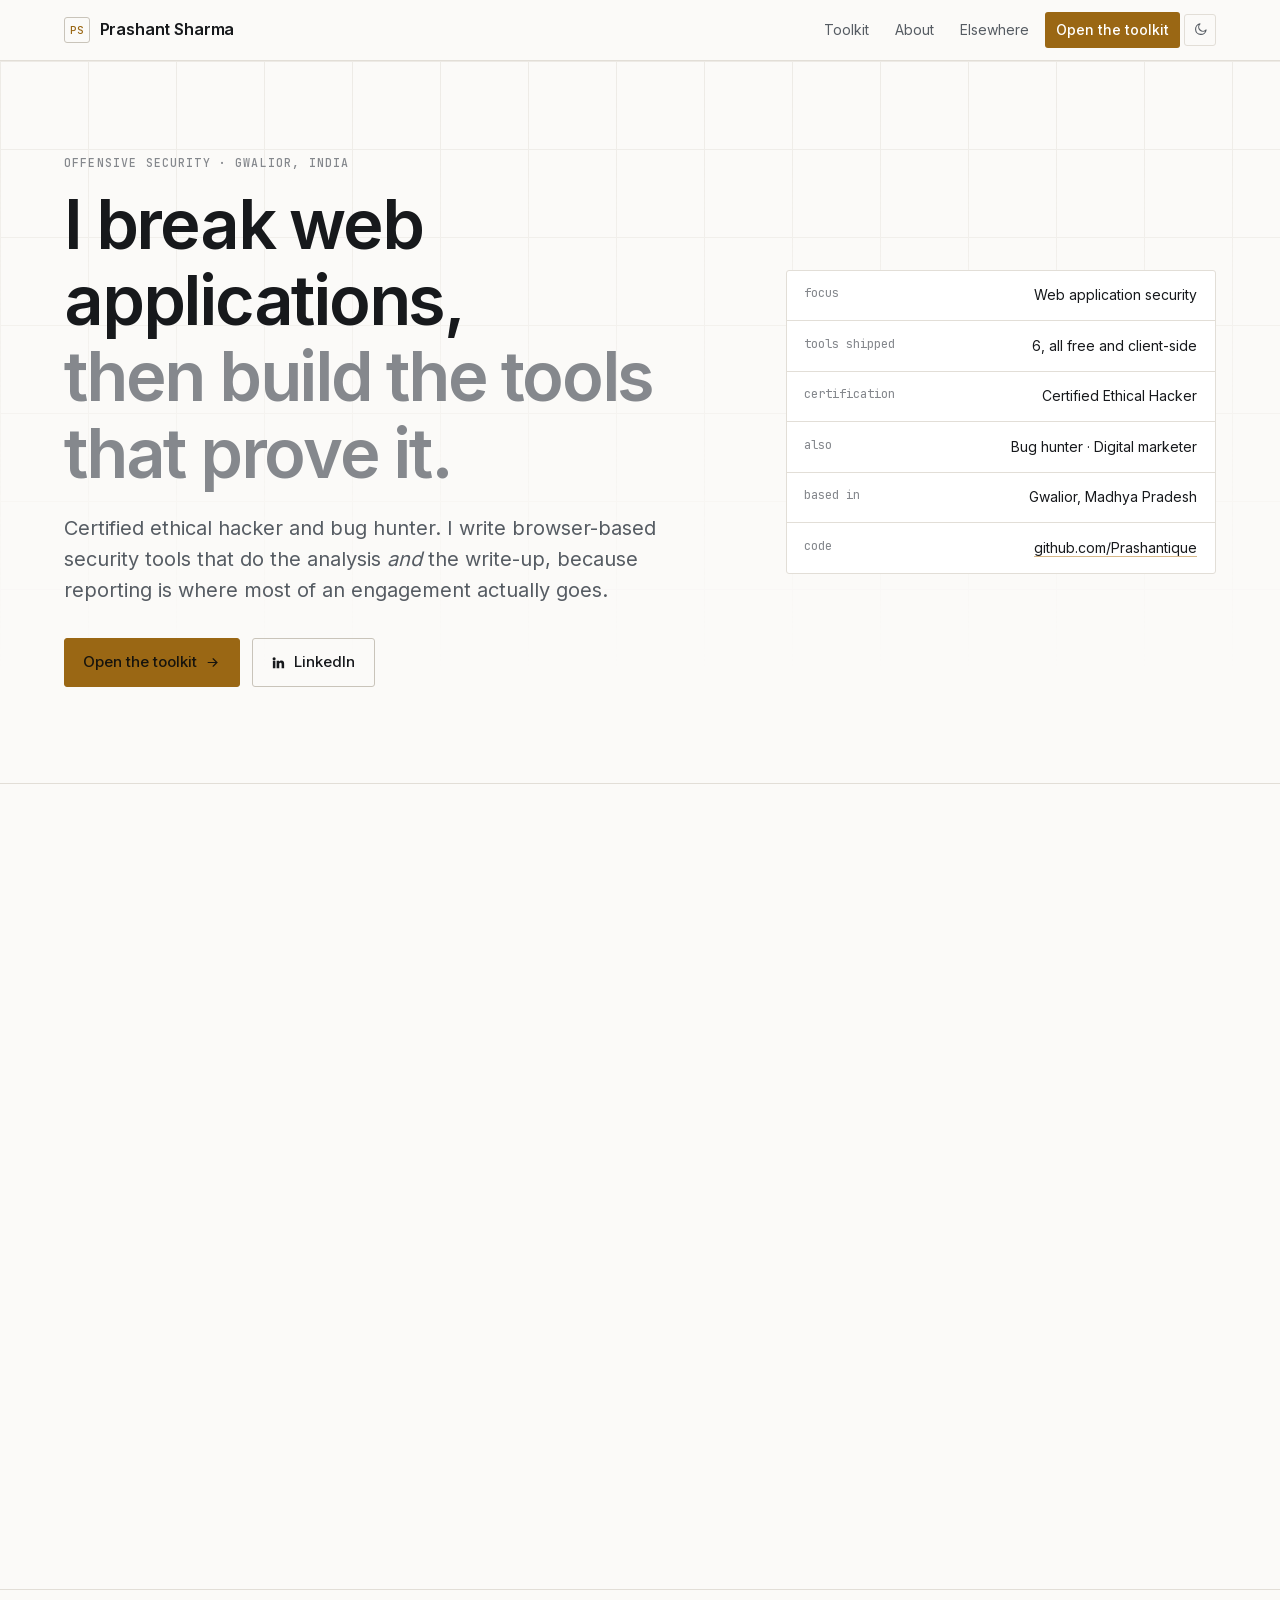
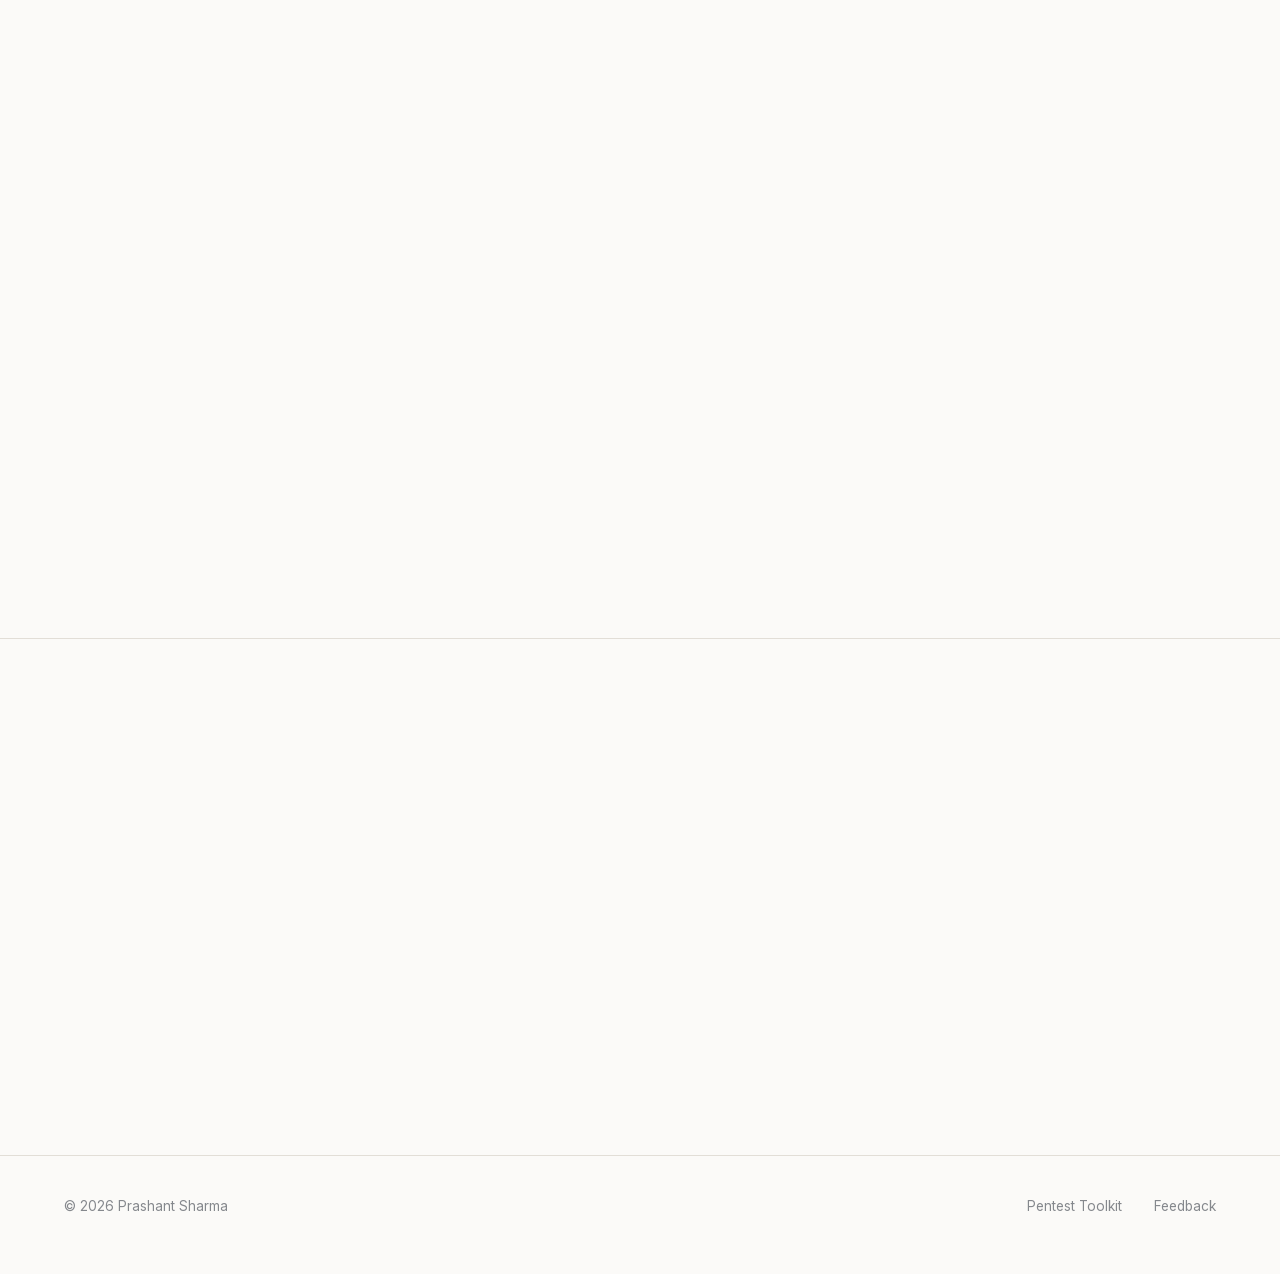
==== index.html @ 82aceca4 "Personal site at the domain root prashantique.github.io returned 404 because only the pentest-toolki" ====
<!DOCTYPE html>
<html lang="en" data-theme="dark">
<head>
<meta charset="utf-8">
<meta name="viewport" content="width=device-width, initial-scale=1">
<title>Prashant Sharma — Offensive Security &amp; Security Tooling</title>
<meta name="description" content="Prashant Sharma, certified ethical hacker and bug hunter. Builder of Pentest Toolkit, a set of browser-based web application security tools that produce report-ready output.">
<link rel="canonical" href="https://prashantique.github.io/">
<meta name="referrer" content="strict-origin-when-cross-origin">
<meta name="theme-color" content="#0e0f11">
<meta http-equiv="Content-Security-Policy"
      content="default-src 'none'; script-src 'self'; style-src 'self'; font-src 'self'; img-src 'self' data:; form-action 'none'; base-uri 'none'; object-src 'none'">

<meta property="og:type" content="profile">
<meta property="og:site_name" content="Prashant Sharma">
<meta property="og:title" content="Prashant Sharma — Offensive Security &amp; Security Tooling">
<meta property="og:description" content="Certified ethical hacker and bug hunter. Builder of Pentest Toolkit — browser-based security tools that end in report-ready output.">
<meta property="og:url" content="https://prashantique.github.io/">
<meta name="twitter:card" content="summary_large_image">
<meta property="og:image" content="https://prashantique.github.io/assets/og-image.png">
<meta property="og:image:width" content="2400">
<meta property="og:image:height" content="1260">
<meta property="og:image:alt" content="Prashant Sharma — offensive security and security tooling">
<meta name="twitter:image" content="https://prashantique.github.io/assets/og-image.png">
<meta name="twitter:title" content="Prashant Sharma — Offensive Security &amp; Security Tooling">
<meta name="twitter:description" content="Certified ethical hacker and bug hunter. Builder of Pentest Toolkit.">

<link rel="stylesheet" href="assets/style.css">
<script src="assets/site.js" defer></script>

<script type="application/ld+json">
{
  "@context": "https://schema.org",
  "@graph": [
    {
      "@type": "Person",
      "@id": "https://prashantique.github.io/#person",
      "name": "Prashant Sharma",
      "alternateName": "Prashantique",
      "url": "https://prashantique.github.io/",
      "jobTitle": "Certified Ethical Hacker",
      "description": "Certified ethical hacker and bug hunter, building browser-based security tooling that produces report-ready output.",
      "address": {
        "@type": "PostalAddress",
        "addressLocality": "Gwalior",
        "addressRegion": "Madhya Pradesh",
        "addressCountry": "IN"
      },
      "sameAs": [
        "https://www.linkedin.com/in/prashantique/",
        "https://github.com/Prashantique",
        "https://x.com/Prashantique",
        "https://www.youtube.com/@Prashantique",
        "https://medium.com/@Prashantique"
      ]
    },
    {
      "@type": "WebSite",
      "@id": "https://prashantique.github.io/#site",
      "url": "https://prashantique.github.io/",
      "name": "Prashant Sharma",
      "publisher": { "@id": "https://prashantique.github.io/#person" }
    },
    {
      "@type": "SoftwareApplication",
      "name": "Pentest Toolkit",
      "url": "https://prashantique.github.io/pentest-toolkit/",
      "applicationCategory": "SecurityApplication",
      "operatingSystem": "Any browser",
      "author": { "@id": "https://prashantique.github.io/#person" },
      "offers": { "@type": "Offer", "price": "0", "priceCurrency": "USD" }
    }
  ]
}
</script>
</head>
<body>

<svg class="sr-only" aria-hidden="true" focusable="false"><defs>
<symbol id="i-arrow" viewBox="0 0 24 24" fill="none" stroke="currentColor" stroke-width="1.8" stroke-linecap="round" stroke-linejoin="round">
  <path d="M5 12h14"/><path d="m13 6 6 6-6 6"/>
</symbol>
<symbol id="i-sun" viewBox="0 0 24 24" fill="none" stroke="currentColor" stroke-width="1.8" stroke-linecap="round" stroke-linejoin="round">
  <circle cx="12" cy="12" r="4"/><path d="M12 2v2M12 20v2M2 12h2M20 12h2M4.9 4.9l1.4 1.4M17.7 17.7l1.4 1.4M19.1 4.9l-1.4 1.4M6.3 17.7l-1.4 1.4"/>
</symbol>
<symbol id="i-moon" viewBox="0 0 24 24" fill="none" stroke="currentColor" stroke-width="1.8" stroke-linecap="round" stroke-linejoin="round">
  <path d="M21 12.8A8.5 8.5 0 1 1 11.2 3a6.6 6.6 0 0 0 9.8 9.8z"/>
</symbol>
<symbol id="i-linkedin" viewBox="0 0 24 24" fill="currentColor">
  <path d="M4.98 3.5a2.5 2.5 0 1 1 0 5 2.5 2.5 0 0 1 0-5zM3 9h4v12H3zM9 9h3.8v1.7h.05c.53-.95 1.83-1.95 3.77-1.95C20.2 8.75 21 11.1 21 14.1V21h-4v-6.1c0-1.45-.52-2.45-1.82-2.45-1 0-1.6.67-1.86 1.32-.1.23-.12.55-.12.87V21H9z"/>
</symbol>
<symbol id="i-github" viewBox="0 0 24 24" fill="currentColor">
  <path d="M12 2a10 10 0 0 0-3.16 19.49c.5.09.68-.22.68-.48v-1.7c-2.78.6-3.37-1.34-3.37-1.34-.45-1.16-1.1-1.47-1.1-1.47-.9-.62.07-.6.07-.6 1 .07 1.53 1.03 1.53 1.03.89 1.52 2.34 1.08 2.91.83.09-.65.35-1.08.63-1.33-2.22-.25-4.56-1.11-4.56-4.94 0-1.09.39-1.98 1.03-2.68-.1-.25-.45-1.27.1-2.65 0 0 .84-.27 2.75 1.02a9.6 9.6 0 0 1 5 0c1.91-1.29 2.75-1.02 2.75-1.02.55 1.38.2 2.4.1 2.65.64.7 1.03 1.59 1.03 2.68 0 3.84-2.34 4.69-4.57 4.93.36.31.68.92.68 1.85v2.74c0 .27.18.58.69.48A10 10 0 0 0 12 2z"/>
</symbol>
<symbol id="i-x" viewBox="0 0 24 24" fill="currentColor">
  <path d="M18.9 2H22l-6.7 7.66L23 22h-6.3l-4.9-6.4L6.2 22H3l7-8L2.3 2h6.4l4.6 6.06zm-1.1 18h1.7L7.3 3.8H5.5z"/>
</symbol>
<symbol id="i-youtube" viewBox="0 0 24 24" fill="currentColor">
  <path d="M21.6 7.2s-.2-1.4-.8-2c-.8-.8-1.7-.8-2.1-.9C16.9 4.1 12 4.1 12 4.1h-.02s-4.88 0-6.68.2c-.4.05-1.3.05-2.1.9-.6.6-.8 2-.8 2S2 8.8 2 10.5v1.6c0 1.6.2 3.3.2 3.3s.2 1.4.8 2c.8.8 1.8.8 2.2.9 1.8.17 6.8.2 6.8.2s4.9 0 6.7-.2c.4-.06 1.3-.06 2.1-.9.6-.6.8-2 .8-2s.2-1.6.2-3.3v-1.6c0-1.7-.2-3.3-.2-3.3zM9.9 14.1V8.6l6.3 2.8z"/>
</symbol>
<symbol id="i-medium" viewBox="0 0 24 24" fill="currentColor">
  <path d="M4.4 7.1c0-.2-.08-.4-.24-.55L2.5 4.55V4.3h5l3.87 8.48L14.77 4.3H19.6v.25l-1.4 1.34a.4.4 0 0 0-.15.39v9.84a.4.4 0 0 0 .15.39l1.36 1.34v.25h-6.86v-.25l1.41-1.37c.14-.14.14-.18.14-.39V8.4l-3.92 9.96h-.53L5.5 8.4v6.67c-.04.28.05.56.25.76l1.83 2.22v.25H2.4v-.25l1.83-2.22a.86.86 0 0 0 .23-.76z"/>
</symbol>
</defs></svg>

<header class="topbar">
  <div class="wrap topbar-in">
    <a class="brand" href="./">
      <span class="glyph" aria-hidden="true">PS</span>
      <span>Prashant Sharma</span>
    </a>
    <nav class="nav" aria-label="Sections">
      <a href="#toolkit">Toolkit</a>
      <a href="#about">About</a>
      <a href="#elsewhere">Elsewhere</a>
      <a class="cta" href="./pentest-toolkit/">Open the toolkit</a>
      <button class="icon-btn" id="theme" type="button" aria-label="Switch to light theme">
        <svg aria-hidden="true"><use href="#i-sun"/></svg>
      </button>
    </nav>
  </div>
</header>

<main>

  <section class="hero">
    <div class="hero-grid" aria-hidden="true"></div>
    <div class="wrap hero-in">
      <div class="reveal">
        <p class="eyebrow">Offensive security &middot; Gwalior, India</p>
        <h1>I break web applications,<br><span class="quiet">then build the tools that prove it.</span></h1>
        <p class="lede">
          Certified ethical hacker and bug hunter. I write browser-based security
          tools that do the analysis <em>and</em> the write-up, because reporting
          is where most of an engagement actually goes.
        </p>
        <div class="hero-actions">
          <a class="btn btn-primary" href="./pentest-toolkit/">
            Open the toolkit <svg aria-hidden="true"><use href="#i-arrow"/></svg>
          </a>
          <a class="btn" href="https://www.linkedin.com/in/prashantique/" target="_blank" rel="noopener noreferrer me">
            <svg aria-hidden="true"><use href="#i-linkedin"/></svg> LinkedIn
          </a>
        </div>
      </div>

      <ul class="facts reveal">
        <li><span class="k">focus</span><span class="v">Web application security</span></li>
        <li><span class="k">tools shipped</span><span class="v">6, all free and client-side</span></li>
        <li><span class="k">certification</span><span class="v">Certified Ethical Hacker</span></li>
        <li><span class="k">also</span><span class="v">Bug hunter &middot; Digital marketer</span></li>
        <li><span class="k">based in</span><span class="v">Gwalior, Madhya Pradesh</span></li>
        <li><span class="k">code</span><span class="v"><a href="https://github.com/Prashantique" target="_blank" rel="noopener noreferrer me">github.com/Prashantique</a></span></li>
      </ul>
    </div>
  </section>

  <section id="toolkit">
    <div class="wrap">
      <div class="sec-head reveal">
        <h2>Pentest Toolkit</h2>
        <span class="count">6 shipped &middot; 34 catalogued</span>
      </div>
      <p class="lede reveal" style="margin-bottom:2.5rem">
        Browser-based tools for web application security testing. Every one has a
        paste mode that makes no network request at all, so a link can go to a
        client and they can reproduce a finding on their own infrastructure. Every
        one ends in report-ready Markdown.
      </p>

      <div class="tools reveal">
        <a class="tool" href="./pentest-toolkit/tools/url-scan/">
          <div class="tool-top"><h3>URL Scanner</h3><span class="chip chip-live">live</span></div>
          <p>One URL, every check: DNS and DNSSEC, WHOIS and RDAP, mail authentication, hosting, archives, content and discovery.</p>
          <div class="tags"><span>recon</span><span>dns</span><span>whois</span></div>
        </a>
        <a class="tool" href="./pentest-toolkit/tools/security-headers/">
          <div class="tool-top"><h3>Security Header Analyzer</h3><span class="chip chip-live">live</span></div>
          <p>Header check, CSP analysis, cookie audit, 86 information-disclosure checks and per-platform remediation in one pass.</p>
          <div class="tags"><span>headers</span><span>csp</span><span>cookies</span></div>
        </a>
        <a class="tool" href="./pentest-toolkit/tools/csp-analyzer/">
          <div class="tool-top"><h3>CSP Analyzer</h3><span class="chip chip-live">live</span></div>
          <p>Evaluates a policy against a bypass corpus of 123 JSONP endpoints and 41 AngularJS paths, then derives a policy from what the page really loads.</p>
          <div class="tags"><span>csp</span><span>bypass</span></div>
        </a>
        <a class="tool" href="./pentest-toolkit/tools/tls-analyzer/">
          <div class="tool-top"><h3>SSL/TLS Analyzer</h3><span class="chip chip-live">live</span></div>
          <p>Certificate chain, key strength, expiry and protocol posture, parsed locally. Says plainly what a browser cannot determine instead of guessing.</p>
          <div class="tags"><span>tls</span><span>certificates</span></div>
        </a>
        <a class="tool" href="./pentest-toolkit/tools/coop-tabnabbing/">
          <div class="tool-top"><h3>COOP &amp; Tabnabbing</h3><span class="chip chip-live">live</span></div>
          <p>A working proof of concept for reverse tabnabbing and cross-origin opener policy, built to put real evidence in a report.</p>
          <div class="tags"><span>coop</span><span>proof</span></div>
        </a>
        <a class="tool" href="./pentest-toolkit/tools/practice/">
          <div class="tool-top"><h3>Practice Labs</h3><span class="chip chip-live">live</span></div>
          <p>Deliberately vulnerable targets sandboxed to an opaque origin, running a real SQL engine in the browser. No server, no account, works offline.</p>
          <div class="tags"><span>labs</span><span>sql injection</span></div>
        </a>
      </div>

      <div class="hero-actions reveal">
        <a class="btn" href="./pentest-toolkit/">
          Every tool and the full catalogue <svg aria-hidden="true"><use href="#i-arrow"/></svg>
        </a>
      </div>
    </div>
  </section>

  <section id="about">
    <div class="wrap cols">
      <div>
        <div class="sec-head reveal"><h2>About</h2></div>
        <div class="prose reveal">
          <p>
            I am <strong>Prashant Sharma</strong>, a certified ethical hacker and bug
            hunter based in Gwalior, Madhya Pradesh. My work is web application
            security: finding the flaw, proving it, and writing it up so the person
            who has to fix it knows exactly what to do.
          </p>
          <p>
            That last part is why I build tools. Roughly three quarters of an
            engagement is not testing — it is evidence, impact, remediation and
            report. Most online security tools tell you <em>what</em> is wrong and
            stop there. Mine give impact, reproduction steps, remediation and
            report-ready output, because that is the part that actually costs time.
          </p>
          <p>
            The toolkit is deliberately constrained. It runs in the browser with no
            framework, no CDN and no analytics, and every tool has a paste mode that
            makes no network request at all. That is what makes it safe to hand a
            link to a client so they can reproduce a finding themselves. Where a
            browser genuinely cannot do something — enumerating TLS cipher suites,
            scanning ports — the tool says so rather than pretending.
          </p>
        </div>
      </div>
      <div>
        <div class="sec-head reveal"><h2>Principles</h2></div>
        <ul class="facts facts-wide reveal">
          <li><span class="k">01</span><span class="v">Measure feasibility before promising a capability</span></li>
          <li><span class="k">02</span><span class="v">Withhold a verdict rather than guess one</span></li>
          <li><span class="k">03</span><span class="v">State plainly what a tool cannot determine</span></li>
          <li><span class="k">04</span><span class="v">One tool should absorb a whole workflow</span></li>
          <li><span class="k">05</span><span class="v">Finish at report-ready output, never before</span></li>
        </ul>
      </div>
    </div>
  </section>

  <section id="elsewhere">
    <div class="wrap cols">
      <div>
        <div class="sec-head reveal"><h2>Elsewhere</h2></div>
        <nav class="links reveal" aria-label="Profiles">
          <a href="https://www.linkedin.com/in/prashantique/" target="_blank" rel="noopener noreferrer me">
            <svg aria-hidden="true"><use href="#i-linkedin"/></svg> LinkedIn <span class="handle">in/prashantique</span>
          </a>
          <a href="https://github.com/Prashantique" target="_blank" rel="noopener noreferrer me">
            <svg aria-hidden="true"><use href="#i-github"/></svg> GitHub <span class="handle">Prashantique</span>
          </a>
          <a href="https://x.com/Prashantique" target="_blank" rel="noopener noreferrer me">
            <svg aria-hidden="true"><use href="#i-x"/></svg> X <span class="handle">@Prashantique</span>
          </a>
          <a href="https://www.youtube.com/@Prashantique" target="_blank" rel="noopener noreferrer me">
            <svg aria-hidden="true"><use href="#i-youtube"/></svg> YouTube <span class="handle">@Prashantique</span>
          </a>
          <a href="https://medium.com/@Prashantique" target="_blank" rel="noopener noreferrer me">
            <svg aria-hidden="true"><use href="#i-medium"/></svg> Medium <span class="handle">@Prashantique</span>
          </a>
        </nav>
      </div>
      <div>
        <div class="sec-head reveal"><h2>Community</h2></div>
        <div class="prose reveal">
          <p>
            I run an open cybersecurity community for people learning this work.
            It is free to join and there is no pitch attached.
          </p>
          <div class="hero-actions">
            <a class="btn" href="https://forms.gle/6LggxQGKhr8qSPfU7" target="_blank" rel="noopener noreferrer">
              Join the community <svg aria-hidden="true"><use href="#i-arrow"/></svg>
            </a>
          </div>
        </div>
      </div>
    </div>
  </section>

</main>

<footer>
  <div class="wrap foot-in">
    <p>&copy; <span id="year">2026</span> Prashant Sharma</p>
    <p class="spacer"><a href="./pentest-toolkit/">Pentest Toolkit</a></p>
    <p><a href="./pentest-toolkit/feedback.html">Feedback</a></p>
  </div>
</footer>

</body>
</html>
---- assets/style.css ----
/* ==========================================================================
   prashantique.github.io — design system
   --------------------------------------------------------------------------
   Dark by default, light on request, both driven from the same token set.
   Colour is reserved for meaning: one amber signal for interaction, and the
   severity hues only ever describe severity. No gradient fills on text, no
   blur panels, no glow — the hierarchy comes from type scale and hairlines.
   ========================================================================== */

@import url('fonts.css');

:root {
  /* ink ground, warmed slightly so it does not read as pure black */
  --bg:            #0e0f11;
  --bg-raised:     #14161a;
  --line:          #23262b;
  --line-strong:   #33383f;

  --fg:            #e9ebee;
  --fg-muted:      #9aa1a9;
  --fg-faint:      #6b727a;

  --signal:        #f0b357;
  --signal-dim:    #7a5c2c;
  --signal-wash:   rgba(240, 179, 87, 0.09);


  --sans: 'Inter', -apple-system, BlinkMacSystemFont, 'Segoe UI', system-ui, sans-serif;
  --mono: 'JetBrains Mono', ui-monospace, SFMono-Regular, Menlo, monospace;

  --gutter: clamp(1.25rem, 5vw, 5rem);
  --measure: 68ch;
  --r: 3px;

  --ease: cubic-bezier(0.22, 1, 0.36, 1);
  color-scheme: dark;
}

[data-theme='light'] {
  --bg:          #fbfaf8;
  --bg-raised:   #ffffff;
  --line:        #e2ded7;
  --line-strong: #c9c4ba;
  --fg:          #17191c;
  --fg-muted:    #565c63;
  --fg-faint:    #85888d;
  --signal:      #9a6714;
  --signal-dim:  #d8b887;
  --signal-wash: rgba(154, 103, 20, 0.07);
  color-scheme: light;
}

*, *::before, *::after { box-sizing: border-box; }

html { -webkit-text-size-adjust: 100%; scroll-behavior: smooth; }
@media (prefers-reduced-motion: reduce) { html { scroll-behavior: auto; } }

body {
  margin: 0;
  background: var(--bg);
  color: var(--fg);
  font: 400 16px/1.6 var(--sans);
  font-feature-settings: 'cv11', 'ss01';
  -webkit-font-smoothing: antialiased;
  text-rendering: optimizeLegibility;
}

h1, h2, h3, h4 { margin: 0; font-weight: 600; letter-spacing: -0.022em; line-height: 1.12; }
p { margin: 0; }
a { color: inherit; text-decoration: none; }
ul, ol { margin: 0; padding: 0; list-style: none; }
:focus-visible { outline: 2px solid var(--signal); outline-offset: 3px; border-radius: 2px; }

.sr-only {
  position: absolute; width: 1px; height: 1px; margin: -1px;
  padding: 0; overflow: hidden; clip: rect(0 0 0 0); white-space: nowrap; border: 0;
}

/* --- shell ------------------------------------------------------------- */

.wrap { width: 100%; max-width: 1320px; margin: 0 auto; padding-inline: var(--gutter); }

.topbar {
  position: sticky; top: 0; z-index: 50;
  background: var(--bg);
  border-bottom: 1px solid var(--line);
}
.topbar-in { display: flex; align-items: center; gap: 1.5rem; height: 60px; }
.brand { display: flex; align-items: center; gap: 0.6rem; font-weight: 600; letter-spacing: -0.01em; }
.brand .glyph {
  display: grid; place-items: center; width: 26px; height: 26px;
  border: 1px solid var(--line-strong); border-radius: var(--r);
  font: 500 11px/1 var(--mono); color: var(--signal);
}
.nav { display: flex; gap: 0.25rem; margin-left: auto; align-items: center; }
.nav a {
  padding: 0.45rem 0.7rem; border-radius: var(--r);
  font-size: 0.875rem; color: var(--fg-muted);
  transition: color 0.18s var(--ease), background 0.18s var(--ease);
}
.nav a:hover { color: var(--fg); background: var(--bg-raised); }
.nav a.cta {
  color: var(--bg); background: var(--signal); font-weight: 500;
}
[data-theme='light'] .nav a.cta { color: #fff; }
.nav a.cta:hover { filter: brightness(1.08); background: var(--signal); }

.icon-btn {
  display: grid; place-items: center; width: 32px; height: 32px; padding: 0;
  background: none; border: 1px solid var(--line); border-radius: var(--r);
  color: var(--fg-muted); cursor: pointer;
  transition: color 0.18s var(--ease), border-color 0.18s var(--ease);
}
.icon-btn:hover { color: var(--fg); border-color: var(--line-strong); }
.icon-btn svg { width: 15px; height: 15px; }

/* --- type ------------------------------------------------------------- */

.eyebrow {
  font: 500 0.72rem/1 var(--mono);
  letter-spacing: 0.1em; text-transform: uppercase; color: var(--fg-faint);
}
.lede { max-width: var(--measure); color: var(--fg-muted); font-size: 1.0625rem; }

section { padding-block: clamp(3rem, 6vw, 5rem); border-top: 1px solid var(--line); }
section:first-of-type { border-top: 0; }
.sec-head { display: flex; align-items: baseline; gap: 1rem; margin-bottom: 2.5rem; }
.sec-head h2 { font-size: clamp(1.5rem, 3vw, 2rem); }
.sec-head .count { font: 400 0.8rem/1 var(--mono); color: var(--fg-faint); }

/* --- hero -------------------------------------------------------------- */

.hero { position: relative; overflow: hidden; padding-block: clamp(3.5rem, 8vw, 6rem); }
.hero-grid {
  position: absolute; inset: 0; pointer-events: none;
  background-image:
    linear-gradient(to right, var(--line) 1px, transparent 1px),
    linear-gradient(to bottom, var(--line) 1px, transparent 1px);
  background-size: 88px 88px;
  mask-image: linear-gradient(to bottom, #000 0%, transparent 85%);
  opacity: 0.55;
}
.hero-in { position: relative; display: grid; gap: 3rem; }
@media (min-width: 900px) {
  .hero-in { grid-template-columns: minmax(0, 1.3fr) minmax(300px, 0.85fr); align-items: center; gap: 4rem; }
}

.hero h1 {
  max-width: 30ch;
  font-size: clamp(2.35rem, 5.6vw, 4.25rem);
  letter-spacing: -0.033em; margin-block: 1.1rem 1.4rem;
  text-wrap: balance;
}
.hero h1 .quiet { color: var(--fg-faint); }
.hero .lede { font-size: clamp(1.0625rem, 2vw, 1.25rem); line-height: 1.55; }
.hero-actions { display: flex; flex-wrap: wrap; gap: 0.75rem; margin-top: 2rem; }

.btn {
  display: inline-flex; align-items: center; gap: 0.5rem;
  padding: 0.7rem 1.15rem; border: 1px solid var(--line-strong); border-radius: var(--r);
  font-size: 0.9375rem; font-weight: 500; cursor: pointer;
  transition: transform 0.18s var(--ease), border-color 0.18s var(--ease), background 0.18s var(--ease);
}
.btn:hover { transform: translateY(-1px); border-color: var(--signal); }
.btn-primary { background: var(--signal); border-color: var(--signal); color: #17140d; }
.btn-primary:hover { filter: brightness(1.07); }
.btn svg { width: 15px; height: 15px; }

/* facts rail beside the hero */
.facts { border: 1px solid var(--line); border-radius: var(--r); background: var(--bg-raised); }
.facts li { display: flex; justify-content: space-between; gap: 1rem; padding: 0.85rem 1.1rem; }
.facts li + li { border-top: 1px solid var(--line); }
.facts .k { font: 400 0.78rem/1.4 var(--mono); color: var(--fg-faint); }
.facts .v { font-size: 0.875rem; text-align: right; }
.facts-wide li { gap: 1.25rem; }
.facts-wide .k { flex: none; color: var(--signal-dim); }
.facts-wide .v { flex: 1; text-align: left; }
.facts .v a { border-bottom: 1px solid var(--signal-dim); }
.facts .v a:hover { border-bottom-color: var(--signal); color: var(--signal); }

/* --- tool cards -------------------------------------------------------- */

.tools { display: grid; gap: 1px; background: var(--line); border: 1px solid var(--line); border-radius: var(--r); overflow: hidden; }
@media (min-width: 700px)  { .tools { grid-template-columns: repeat(2, 1fr); } }
@media (min-width: 1080px) { .tools { grid-template-columns: repeat(3, 1fr); } }

.tool {
  position: relative; display: flex; flex-direction: column; gap: 0.7rem;
  padding: 1.5rem 1.4rem 1.6rem; background: var(--bg);
  transition: background 0.22s var(--ease);
}
.tool::after {
  content: ''; position: absolute; inset-inline: 0; top: 0; height: 2px;
  background: var(--signal); transform: scaleX(0); transform-origin: left;
  transition: transform 0.3s var(--ease);
}
.tool:hover { background: var(--bg-raised); }
.tool:hover::after { transform: scaleX(1); }
.tool-top { display: flex; align-items: center; justify-content: space-between; gap: 0.75rem; }
.tool h3 { font-size: 1.0625rem; }
.tool p { color: var(--fg-muted); font-size: 0.9rem; }
.tool .tags { display: flex; flex-wrap: wrap; gap: 0.35rem; margin-top: auto; padding-top: 0.4rem; }
.tool .tags span {
  padding: 0.2rem 0.45rem; border: 1px solid var(--line); border-radius: 2px;
  font: 400 0.7rem/1.3 var(--mono); color: var(--fg-faint);
}
.chip {
  flex: none; padding: 0.2rem 0.5rem; border-radius: 2px;
  font: 500 0.68rem/1.4 var(--mono); letter-spacing: 0.04em; text-transform: uppercase;
}
.chip-live { background: var(--signal-wash); color: var(--signal); border: 1px solid var(--signal-dim); }
.chip-soon { border: 1px solid var(--line); color: var(--fg-faint); }

/* --- prose + profiles -------------------------------------------------- */

.cols { display: grid; gap: 2.5rem; }
@media (min-width: 900px) { .cols { grid-template-columns: 1.3fr 1fr; gap: 4rem; } }
.prose p + p { margin-top: 1.1rem; }
.prose { max-width: var(--measure); color: var(--fg-muted); }
.prose strong { color: var(--fg); font-weight: 500; }

.links { display: grid; gap: 1px; background: var(--line); border: 1px solid var(--line); border-radius: var(--r); overflow: hidden; }
.links a {
  display: flex; align-items: center; gap: 0.8rem; padding: 0.95rem 1.1rem;
  background: var(--bg); transition: background 0.18s var(--ease), padding-left 0.18s var(--ease);
}
.links a:hover { background: var(--bg-raised); padding-left: 1.4rem; }
.links svg { width: 16px; height: 16px; flex: none; color: var(--fg-faint); }
.links a:hover svg { color: var(--signal); }
.links .handle { margin-left: auto; font: 400 0.8rem/1 var(--mono); color: var(--fg-faint); }

/* --- footer ------------------------------------------------------------ */

footer { border-top: 1px solid var(--line); padding-block: 2.5rem 3.5rem; }
.foot-in { display: flex; flex-wrap: wrap; gap: 1rem 2rem; align-items: center; }
.foot-in p { color: var(--fg-faint); font-size: 0.85rem; }
.foot-in .spacer { margin-left: auto; }

/* --- reveal ------------------------------------------------------------ */

.reveal { opacity: 0; transform: translateY(14px); }
.reveal.in { opacity: 1; transform: none; transition: opacity 0.6s var(--ease), transform 0.6s var(--ease); }
@media (prefers-reduced-motion: reduce) {
  .reveal, .reveal.in { opacity: 1; transform: none; transition: none; }
  .tool::after { transition: none; }
}
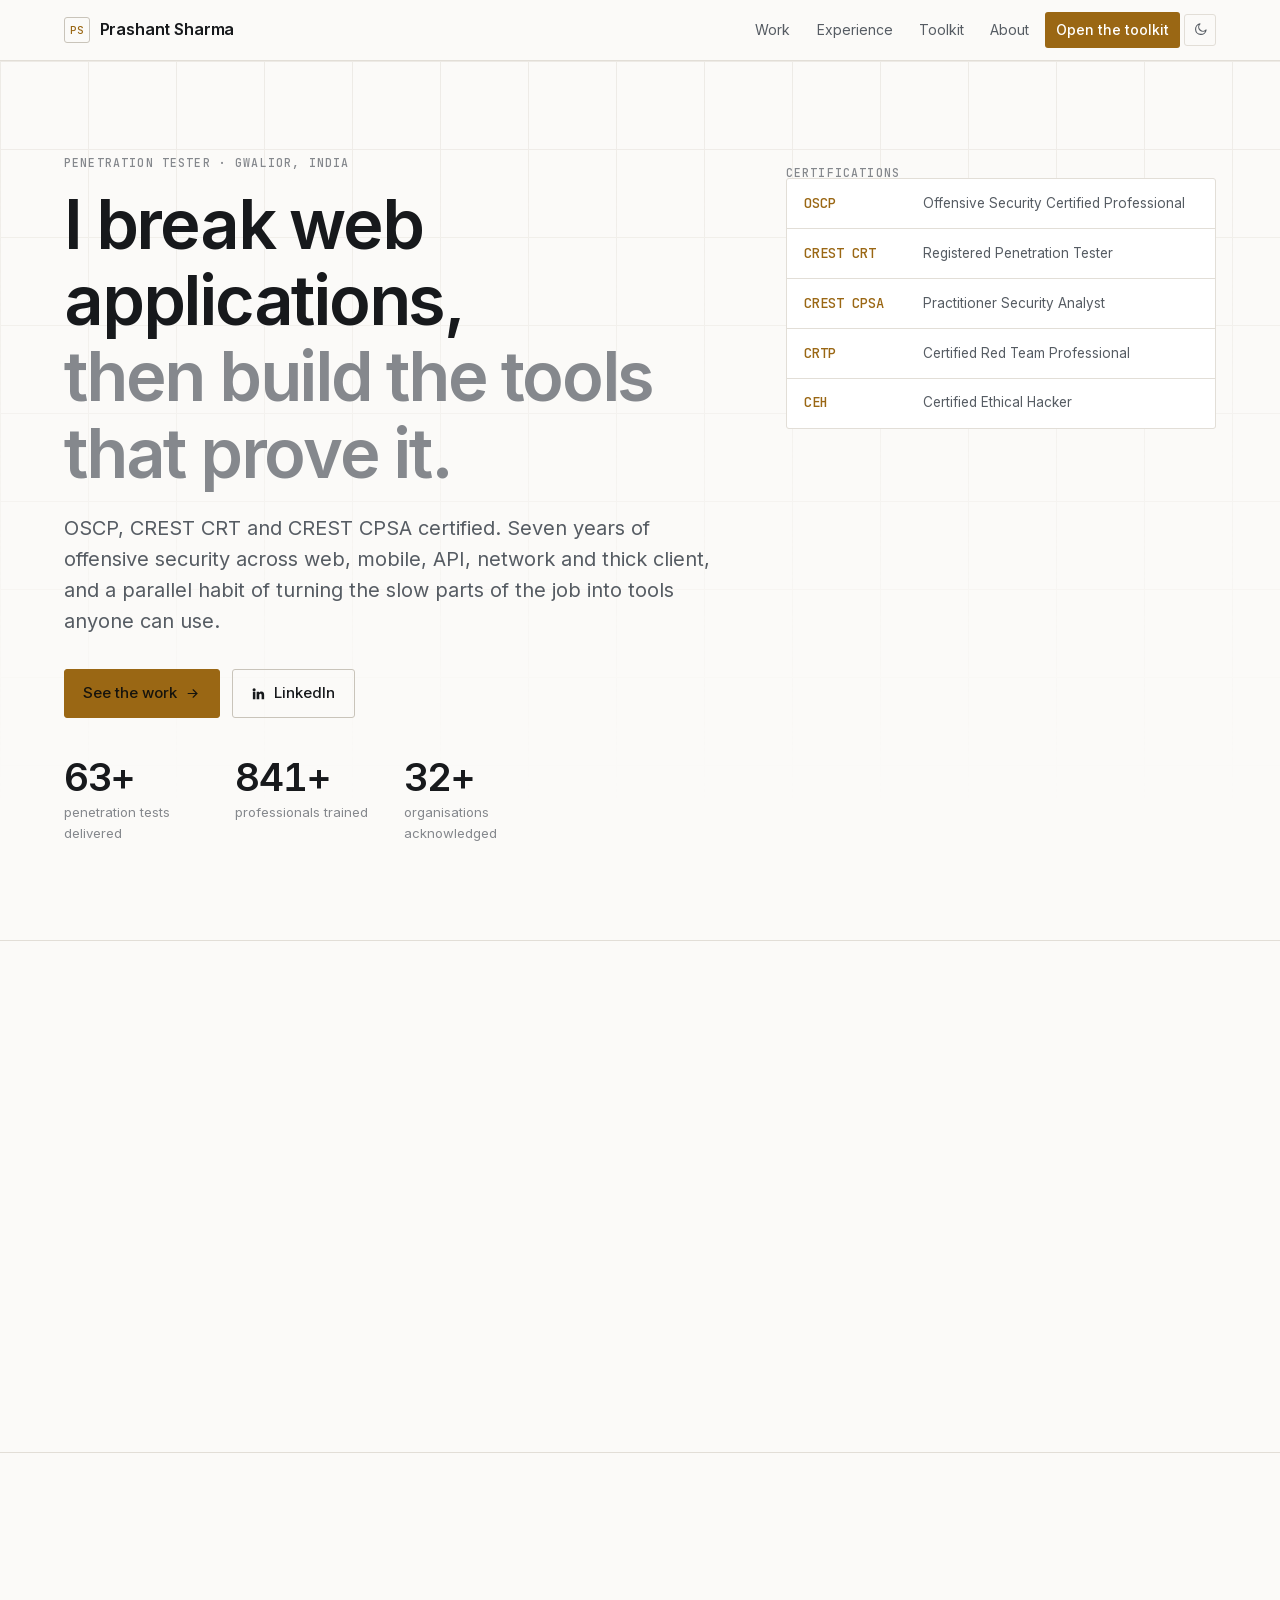
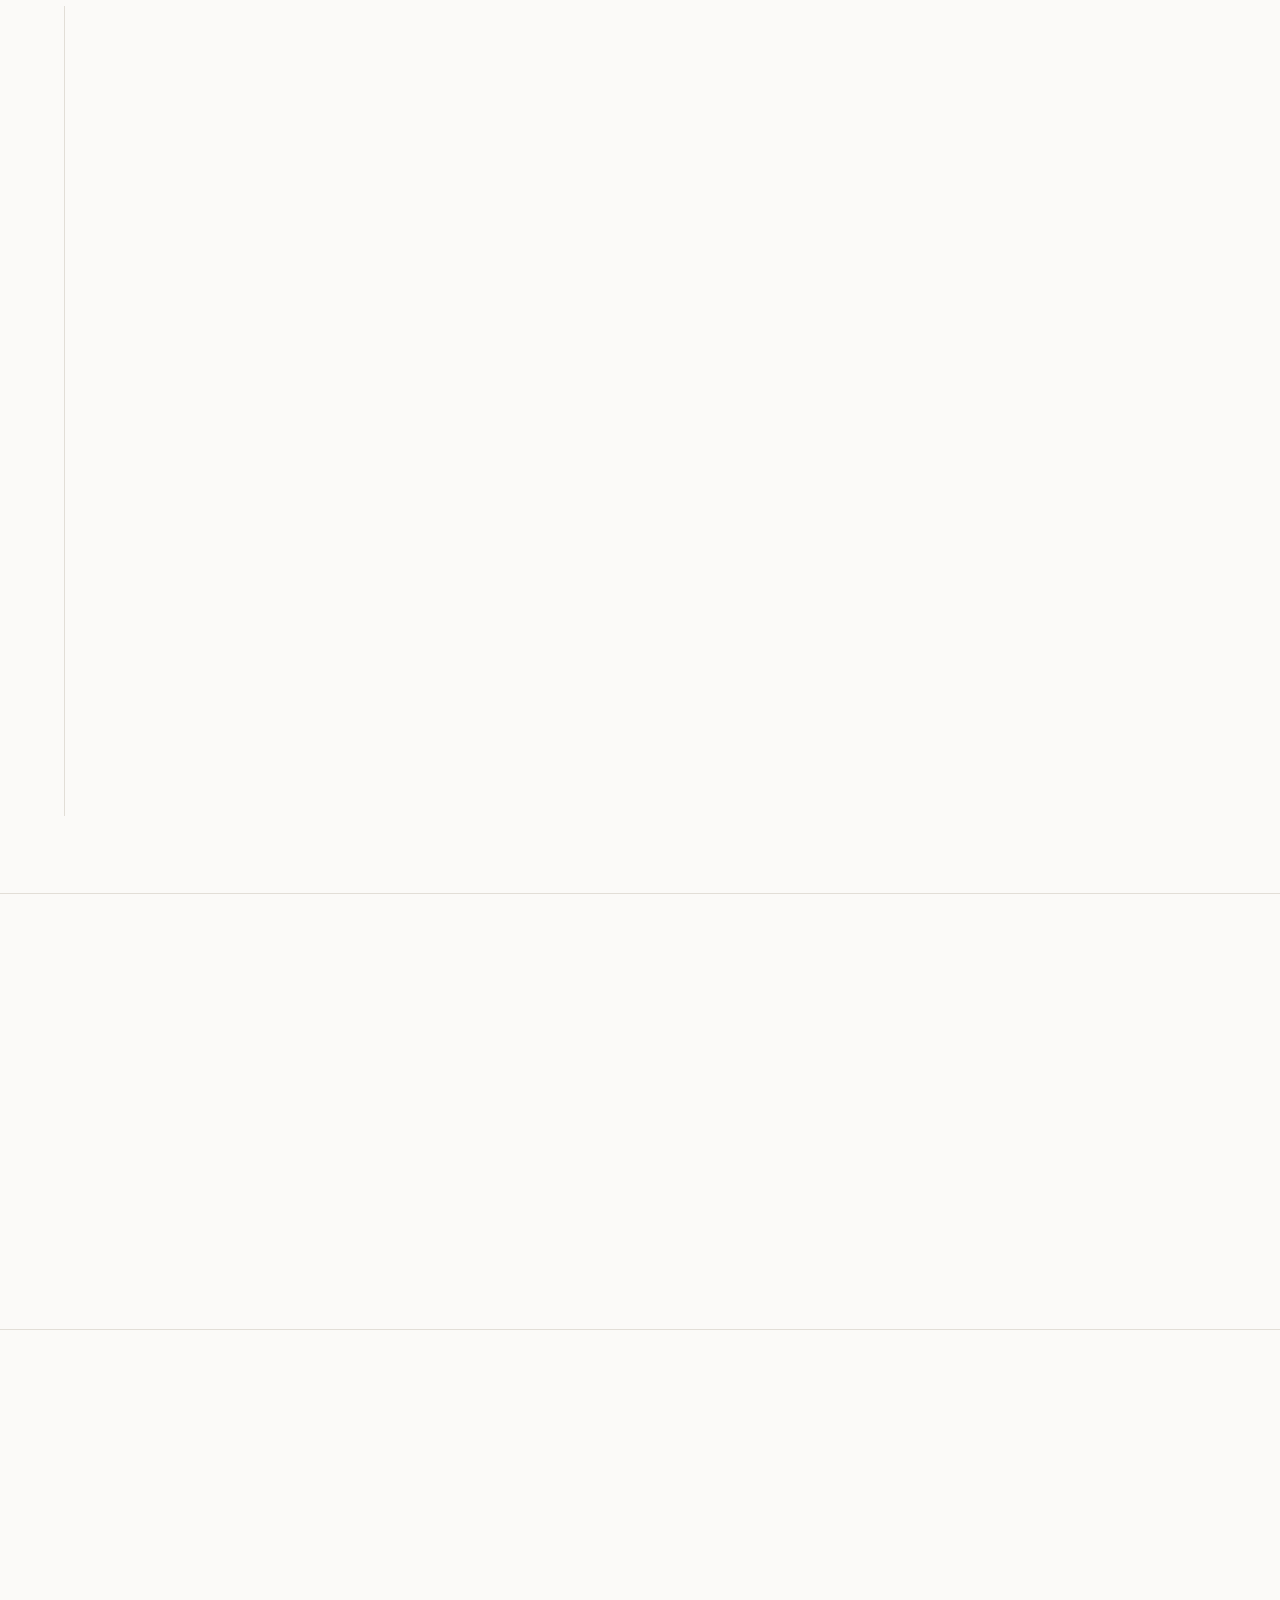
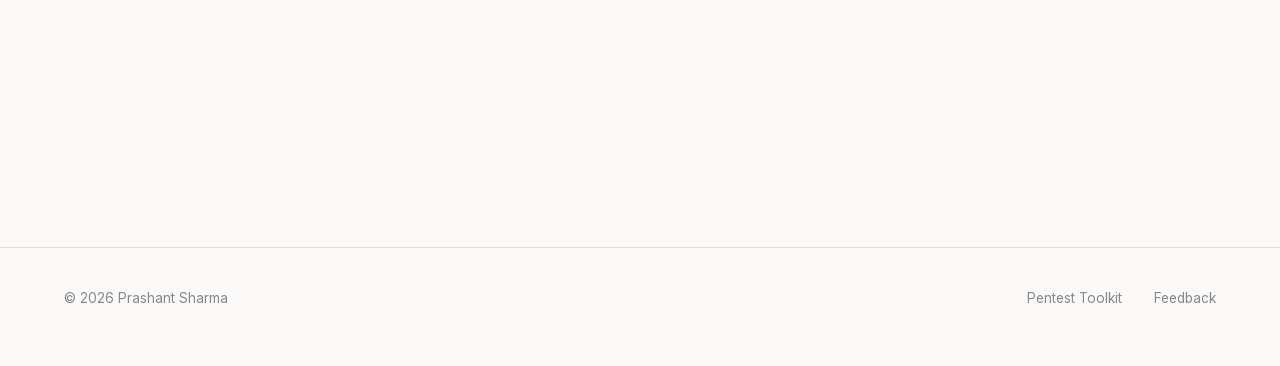
==== commit b56b4dd9: "Build the site out from the real profile Experience, certifications, recognition and the disciplines" ====
--- a/index.html
+++ b/index.html
@@ -3,8 +3,8 @@
 <head>
 <meta charset="utf-8">
 <meta name="viewport" content="width=device-width, initial-scale=1">
-<title>Prashant Sharma — Offensive Security &amp; Security Tooling</title>
-<meta name="description" content="Prashant Sharma, certified ethical hacker and bug hunter. Builder of Pentest Toolkit, a set of browser-based web application security tools that produce report-ready output.">
+<title>Prashant Sharma — Penetration Tester &amp; Security Trainer</title>
+<meta name="description" content="Prashant Sharma — penetration tester and security trainer. OSCP, CREST CRT and CPSA certified. 300+ engagements across web, mobile, API, network and thick client, and the free Pentest Toolkit.">
 <link rel="canonical" href="https://prashantique.github.io/">
 <meta name="referrer" content="strict-origin-when-cross-origin">
 <meta name="theme-color" content="#0e0f11">
@@ -13,8 +13,8 @@
 
 <meta property="og:type" content="profile">
 <meta property="og:site_name" content="Prashant Sharma">
-<meta property="og:title" content="Prashant Sharma — Offensive Security &amp; Security Tooling">
-<meta property="og:description" content="Certified ethical hacker and bug hunter. Builder of Pentest Toolkit — browser-based security tools that end in report-ready output.">
+<meta property="og:title" content="Prashant Sharma — Penetration Tester &amp; Security Trainer">
+<meta property="og:description" content="OSCP, CREST CRT and CPSA certified. 300+ penetration tests, 4,000+ people trained, and the free Pentest Toolkit.">
 <meta property="og:url" content="https://prashantique.github.io/">
 <meta name="twitter:card" content="summary_large_image">
 <meta property="og:image" content="https://prashantique.github.io/assets/og-image.png">
@@ -22,8 +22,8 @@
 <meta property="og:image:height" content="1260">
 <meta property="og:image:alt" content="Prashant Sharma — offensive security and security tooling">
 <meta name="twitter:image" content="https://prashantique.github.io/assets/og-image.png">
-<meta name="twitter:title" content="Prashant Sharma — Offensive Security &amp; Security Tooling">
-<meta name="twitter:description" content="Certified ethical hacker and bug hunter. Builder of Pentest Toolkit.">
+<meta name="twitter:title" content="Prashant Sharma — Penetration Tester &amp; Security Trainer">
+<meta name="twitter:description" content="OSCP, CREST CRT and CPSA certified. 300+ penetration tests and 4,000+ people trained.">
 
 <link rel="stylesheet" href="assets/style.css">
 <script src="assets/site.js" defer></script>
@@ -38,8 +38,23 @@
       "name": "Prashant Sharma",
       "alternateName": "Prashantique",
       "url": "https://prashantique.github.io/",
-      "jobTitle": "Certified Ethical Hacker",
-      "description": "Certified ethical hacker and bug hunter, building browser-based security tooling that produces report-ready output.",
+      "jobTitle": "Penetration Tester",
+      "description": "Penetration tester and security trainer. OSCP, CREST CRT and CREST CPSA certified, with seven years of offensive security across web, mobile, API, network and thick client applications.",
+      "worksFor": { "@type": "Organization", "name": "VikingCloud" },
+      "alumniOf": { "@type": "CollegeOrUniversity", "name": "Jiwaji University" },
+      "knowsAbout": [
+        "Penetration testing", "Vulnerability assessment", "Red team operations",
+        "Application security", "API security", "Active Directory",
+        "Thick client testing", "Cloud security", "Bug bounty hunting",
+        "DevSecOps", "OWASP Top 10", "PCI DSS"
+      ],
+      "hasCredential": [
+        { "@type": "EducationalOccupationalCredential", "name": "OSCP", "credentialCategory": "certification" },
+        { "@type": "EducationalOccupationalCredential", "name": "CREST CRT", "credentialCategory": "certification" },
+        { "@type": "EducationalOccupationalCredential", "name": "CREST CPSA", "credentialCategory": "certification" },
+        { "@type": "EducationalOccupationalCredential", "name": "CRTP", "credentialCategory": "certification" },
+        { "@type": "EducationalOccupationalCredential", "name": "Certified Ethical Hacker (CEH)", "credentialCategory": "certification" }
+      ],
       "address": {
         "@type": "PostalAddress",
         "addressLocality": "Gwalior",
@@ -110,9 +125,10 @@
       <span>Prashant Sharma</span>
     </a>
     <nav class="nav" aria-label="Sections">
+      <a href="#work">Work</a>
+      <a href="#experience">Experience</a>
       <a href="#toolkit">Toolkit</a>
       <a href="#about">About</a>
-      <a href="#elsewhere">Elsewhere</a>
       <a class="cta" href="./pentest-toolkit/">Open the toolkit</a>
       <button class="icon-btn" id="theme" type="button" aria-label="Switch to light theme">
         <svg aria-hidden="true"><use href="#i-sun"/></svg>
@@ -127,30 +143,125 @@
     <div class="hero-grid" aria-hidden="true"></div>
     <div class="wrap hero-in">
       <div class="reveal">
-        <p class="eyebrow">Offensive security &middot; Gwalior, India</p>
+        <p class="eyebrow">Penetration tester &middot; Gwalior, India</p>
         <h1>I break web applications,<br><span class="quiet">then build the tools that prove it.</span></h1>
         <p class="lede">
-          Certified ethical hacker and bug hunter. I write browser-based security
-          tools that do the analysis <em>and</em> the write-up, because reporting
-          is where most of an engagement actually goes.
+          OSCP, CREST CRT and CREST CPSA certified. Seven years of offensive
+          security across web, mobile, API, network and thick client, and a
+          parallel habit of turning the slow parts of the job into tools anyone
+          can use.
         </p>
         <div class="hero-actions">
-          <a class="btn btn-primary" href="./pentest-toolkit/">
-            Open the toolkit <svg aria-hidden="true"><use href="#i-arrow"/></svg>
+          <a class="btn btn-primary" href="#work">
+            See the work <svg aria-hidden="true"><use href="#i-arrow"/></svg>
           </a>
           <a class="btn" href="https://www.linkedin.com/in/prashantique/" target="_blank" rel="noopener noreferrer me">
             <svg aria-hidden="true"><use href="#i-linkedin"/></svg> LinkedIn
           </a>
         </div>
-      </div>
-
-      <ul class="facts reveal">
-        <li><span class="k">focus</span><span class="v">Web application security</span></li>
-        <li><span class="k">tools shipped</span><span class="v">6, all free and client-side</span></li>
-        <li><span class="k">certification</span><span class="v">Certified Ethical Hacker</span></li>
-        <li><span class="k">also</span><span class="v">Bug hunter &middot; Digital marketer</span></li>
-        <li><span class="k">based in</span><span class="v">Gwalior, Madhya Pradesh</span></li>
-        <li><span class="k">code</span><span class="v"><a href="https://github.com/Prashantique" target="_blank" rel="noopener noreferrer me">github.com/Prashantique</a></span></li>
+        <ul class="stats">
+          <li><b data-to="300">0</b><span>penetration tests delivered</span></li>
+          <li><b data-to="4000">0</b><span>professionals trained</span></li>
+          <li><b data-to="150">0</b><span>organisations acknowledged</span></li>
+        </ul>
+      </div>
+
+      <div class="reveal">
+        <p class="eyebrow" style="margin-bottom:0.9rem">Certifications</p>
+        <ul class="certs">
+          <li><b>OSCP</b><span>Offensive Security Certified Professional</span></li>
+          <li><b>CREST CRT</b><span>Registered Penetration Tester</span></li>
+          <li><b>CREST CPSA</b><span>Practitioner Security Analyst</span></li>
+          <li><b>CRTP</b><span>Certified Red Team Professional</span></li>
+          <li><b>CEH</b><span>Certified Ethical Hacker</span></li>
+        </ul>
+      </div>
+    </div>
+  </section>
+
+
+  <section id="work">
+    <div class="wrap">
+      <div class="sec-head reveal"><h2>What I do</h2><span class="count">VAPT &middot; red team &middot; appsec &middot; training</span></div>
+      <div class="cards reveal">
+        <article>
+          <h3>Penetration testing</h3>
+          <p>Black box and grey box assessments across web applications, Android and iOS, APIs, thick clients, and internal and external network infrastructure. Tested against OWASP Top 10, SANS Top 25, MITRE ATT&amp;CK and PCI DSS, including network segmentation testing.</p>
+        </article>
+        <article>
+          <h3>Red team operations</h3>
+          <p>Active Directory exploitation, assumed breach simulation, social engineering, phishing and OSINT. Post-exploitation across internal and external infrastructure.</p>
+        </article>
+        <article>
+          <h3>Application &amp; cloud security</h3>
+          <p>Secure code review, SAST and DAST, software composition analysis, cloud assessments and DevSecOps pipeline integration &mdash; secret scanning and static analysis wired into CI/CD.</p>
+        </article>
+        <article>
+          <h3>Training &amp; mentoring</h3>
+          <p>Corporate and college programmes in ethical hacking, VAPT, bug bounty, web, mobile and API security, network pentesting and red teaming. Mentor to CEH, OSCP, CRTP and CREST candidates.</p>
+        </article>
+      </div>
+    </div>
+  </section>
+
+  <section id="experience">
+    <div class="wrap">
+      <div class="sec-head reveal"><h2>Experience</h2><span class="count">since 2019</span></div>
+      <ol class="timeline">
+        <li class="reveal">
+          <div class="when">Mar 2025 &mdash; present</div>
+          <div class="what">
+            <h3>Penetration Tester <span class="at">VikingCloud</span></h3>
+            <p class="where">Vadodara</p>
+            <p>Penetration testing across web applications and internal and external infrastructure. Manual and automated exploitation with custom tooling, PCI DSS network segmentation testing, and reconnaissance and reporting automated in Python and Bash.</p>
+          </div>
+        </li>
+        <li class="reveal">
+          <div class="when">Mar 2022 &mdash; Mar 2025</div>
+          <div class="what">
+            <h3>Senior Consultant-I, then Consultant <span class="at">Aujas Cybersecurity</span></h3>
+            <p class="where">Bengaluru &middot; Gurugram &middot; 3 years 1 month</p>
+            <p>VAPT across web, mobile, API and thick client applications for the banking and energy sectors. OSINT for red team operations, DevSecOps pipeline integration, and end-to-end delivery from scoping through reporting, executive debriefs and retest closure. Ran knowledge-sharing sessions on thick client pentesting and AI in offensive security.</p>
+          </div>
+        </li>
+        <li class="reveal">
+          <div class="when">Nov 2020 &mdash; Mar 2022</div>
+          <div class="what">
+            <h3>Security Research Analyst <span class="at">BreachLock</span></h3>
+            <p class="where">Noida</p>
+            <p>Manual and automated testing of web applications, APIs, networks and Android apps. Phishing scenarios for social engineering assessments, S3 bucket, IAM, API gateway and container registry exploitation, and false-positive triage on automated scans.</p>
+          </div>
+        </li>
+        <li class="reveal">
+          <div class="when">Nov 2019 &mdash; Nov 2020</div>
+          <div class="what">
+            <h3>Infosec Trainer <span class="at">CTG Security Solutions</span></h3>
+            <p class="where">Amritsar</p>
+            <p>Training on bug bounty and penetration testing, alongside manual testing for business logic flaws. Wrote assessment reports carrying technical impact, business risk, CVSS scoring, proof of concept and remediation for technical and non-technical readers alike.</p>
+          </div>
+        </li>
+        <li class="reveal">
+          <div class="when">Oct 2019 &mdash; Oct 2020</div>
+          <div class="what">
+            <h3>Bug Bounty Hunter <span class="at">Bugcrowd</span></h3>
+            <p class="where">Ranked under the top 800 researchers</p>
+            <p>Acknowledged by Google, Dell Technologies, HubSpot, Western Union, Pinterest, Mastercard, Netgear, Kenna Security, (ISC)&sup2;, Inflectra and Unilever among others. Globally labelled Top P1 Warrior in Q1 2020.</p>
+          </div>
+        </li>
+      </ol>
+    </div>
+  </section>
+
+  <section id="recognition">
+    <div class="wrap">
+      <div class="sec-head reveal"><h2>Recognition</h2></div>
+      <ul class="awards reveal">
+        <li><b>Google Hall of Fame</b><span>Also Inveteck Global, CyberXploits and Inflectra</span></li>
+        <li><b>NCIIPC RVDP</b><span>Recognised for contributions to cyber safety, Government of India</span></li>
+        <li><b>Top P1 Warrior, Q1 2020</b><span>Bugcrowd, globally labelled</span></li>
+        <li><b>Pro Hacker</b><span>Hack The Box &middot; top 1% on TryHackMe</span></li>
+        <li><b>5+ Google dorks</b><span>Published in the Google Hacking Database</span></li>
+        <li><b>OWASP Bhubaneswar</b><span>Speaker &middot; Volunteer Award at Vulncon 2024</span></li>
       </ul>
     </div>
   </section>
@@ -215,25 +326,32 @@
         <div class="sec-head reveal"><h2>About</h2></div>
         <div class="prose reveal">
           <p>
-            I am <strong>Prashant Sharma</strong>, a certified ethical hacker and bug
-            hunter based in Gwalior, Madhya Pradesh. My work is web application
-            security: finding the flaw, proving it, and writing it up so the person
-            who has to fix it knows exactly what to do.
+            I am <strong>Prashant Sharma</strong>, a penetration tester and security
+            trainer based in Gwalior. I started in 2019 and have spent seven years on
+            offensive security &mdash; more than 300 black box and grey box engagements
+            across web, mobile, API, network and thick client, for clients in banking,
+            financial services, energy, retail and enterprise technology.
           </p>
           <p>
-            That last part is why I build tools. Roughly three quarters of an
-            engagement is not testing — it is evidence, impact, remediation and
-            report. Most online security tools tell you <em>what</em> is wrong and
-            stop there. Mine give impact, reproduction steps, remediation and
-            report-ready output, because that is the part that actually costs time.
+            I have led testing teams and owned delivery end to end: scoping, testing,
+            reporting, executive debriefs and retest closure. On engagements I regularly
+            find and exploit SQL injection, cross-site scripting, CSRF, remote code
+            execution, privilege escalation, authentication bypass and business logic
+            flaws, then sit with the development team while it gets fixed.
           </p>
           <p>
-            The toolkit is deliberately constrained. It runs in the browser with no
-            framework, no CDN and no analytics, and every tool has a paste mode that
-            makes no network request at all. That is what makes it safe to hand a
-            link to a client so they can reproduce a finding themselves. Where a
-            browser genuinely cannot do something — enumerating TLS cipher suites,
-            scanning ports — the tool says so rather than pretending.
+            The other half of the job is teaching. I have trained more than
+            <strong>4,000</strong> professionals and students, run corporate and college
+            programmes, and mentor people through CEH, OSCP, CRTP and CREST.
+          </p>
+          <p>
+            That is also why I build tools. Roughly three quarters of an engagement is
+            not testing &mdash; it is evidence, impact, remediation and report. Most
+            online security tools tell you <em>what</em> is wrong and stop there. Mine
+            give impact, reproduction steps, remediation and report-ready output,
+            because that is the part that actually costs time. Where a browser genuinely
+            cannot do something &mdash; enumerating TLS cipher suites, scanning ports
+            &mdash; the tool says so rather than pretending.
           </p>
         </div>
       </div>
--- a/assets/style.css
+++ b/assets/style.css
@@ -142,7 +142,8 @@
 }
 .hero-in { position: relative; display: grid; gap: 3rem; }
 @media (min-width: 900px) {
-  .hero-in { grid-template-columns: minmax(0, 1.3fr) minmax(300px, 0.85fr); align-items: center; gap: 4rem; }
+  .hero-in { grid-template-columns: minmax(0, 1.3fr) minmax(300px, 0.85fr); align-items: start; gap: 4rem; }
+  .hero-in > div:last-child { padding-top: 0.6rem; }
 }
 
 .hero h1 {
@@ -244,3 +245,56 @@
   .reveal, .reveal.in { opacity: 1; transform: none; transition: none; }
   .tool::after { transition: none; }
 }
+
+/* --- hero stats --------------------------------------------------------- */
+
+.stats { display: flex; flex-wrap: wrap; gap: 2.25rem; margin-top: 2.5rem; }
+.stats b {
+  display: block; font-size: clamp(1.75rem, 3.4vw, 2.4rem); font-weight: 600;
+  letter-spacing: -0.03em; line-height: 1; font-variant-numeric: tabular-nums;
+}
+.stats li span { display: block; margin-top: 0.4rem; font-size: 0.82rem; color: var(--fg-faint); max-width: 15ch; }
+
+/* --- credentials -------------------------------------------------------- */
+
+.certs { display: grid; gap: 1px; background: var(--line); border: 1px solid var(--line); border-radius: var(--r); overflow: hidden; }
+.certs li { display: flex; align-items: baseline; gap: 0.9rem; padding: 0.85rem 1.1rem; background: var(--bg-raised); }
+.certs b { flex: none; min-width: 6.5rem; font: 500 0.86rem/1.4 var(--mono); color: var(--signal); }
+.certs span { font-size: 0.85rem; color: var(--fg-muted); }
+
+/* --- discipline cards --------------------------------------------------- */
+
+.cards { display: grid; gap: 1px; background: var(--line); border: 1px solid var(--line); border-radius: var(--r); overflow: hidden; }
+@media (min-width: 760px)  { .cards { grid-template-columns: repeat(2, 1fr); } }
+@media (min-width: 1140px) { .cards { grid-template-columns: repeat(4, 1fr); } }
+.cards article { padding: 1.5rem 1.35rem; background: var(--bg); transition: background 0.22s var(--ease); }
+.cards article:hover { background: var(--bg-raised); }
+.cards h3 { font-size: 1rem; margin-bottom: 0.6rem; }
+.cards p { font-size: 0.885rem; color: var(--fg-muted); }
+
+/* --- experience --------------------------------------------------------- */
+
+.timeline { border-left: 1px solid var(--line); }
+.timeline li { position: relative; display: grid; gap: 0.35rem 2.5rem; padding: 0 0 2.25rem 1.75rem; }
+@media (min-width: 860px) { .timeline li { grid-template-columns: 13rem 1fr; } }
+.timeline li::before {
+  content: ''; position: absolute; left: -4.5px; top: 0.55rem;
+  width: 8px; height: 8px; border-radius: 50%;
+  background: var(--bg); border: 1px solid var(--line-strong);
+}
+.timeline li:first-child::before { background: var(--signal); border-color: var(--signal); }
+.timeline .when { font: 400 0.78rem/1.7 var(--mono); color: var(--fg-faint); }
+.timeline h3 { font-size: 1.0625rem; }
+.timeline h3 .at { color: var(--signal); font-weight: 500; }
+.timeline .where { margin: 0.2rem 0 0.6rem; font-size: 0.8rem; color: var(--fg-faint); }
+.timeline .what > p:last-child { font-size: 0.9rem; color: var(--fg-muted); max-width: var(--measure); }
+
+/* --- recognition -------------------------------------------------------- */
+
+.awards { display: grid; gap: 1px; background: var(--line); border: 1px solid var(--line); border-radius: var(--r); overflow: hidden; }
+@media (min-width: 700px)  { .awards { grid-template-columns: repeat(2, 1fr); } }
+@media (min-width: 1080px) { .awards { grid-template-columns: repeat(3, 1fr); } }
+.awards li { padding: 1.25rem 1.3rem; background: var(--bg); transition: background 0.22s var(--ease); }
+.awards li:hover { background: var(--bg-raised); }
+.awards b { display: block; font-size: 0.95rem; font-weight: 600; }
+.awards span { display: block; margin-top: 0.3rem; font-size: 0.845rem; color: var(--fg-muted); }
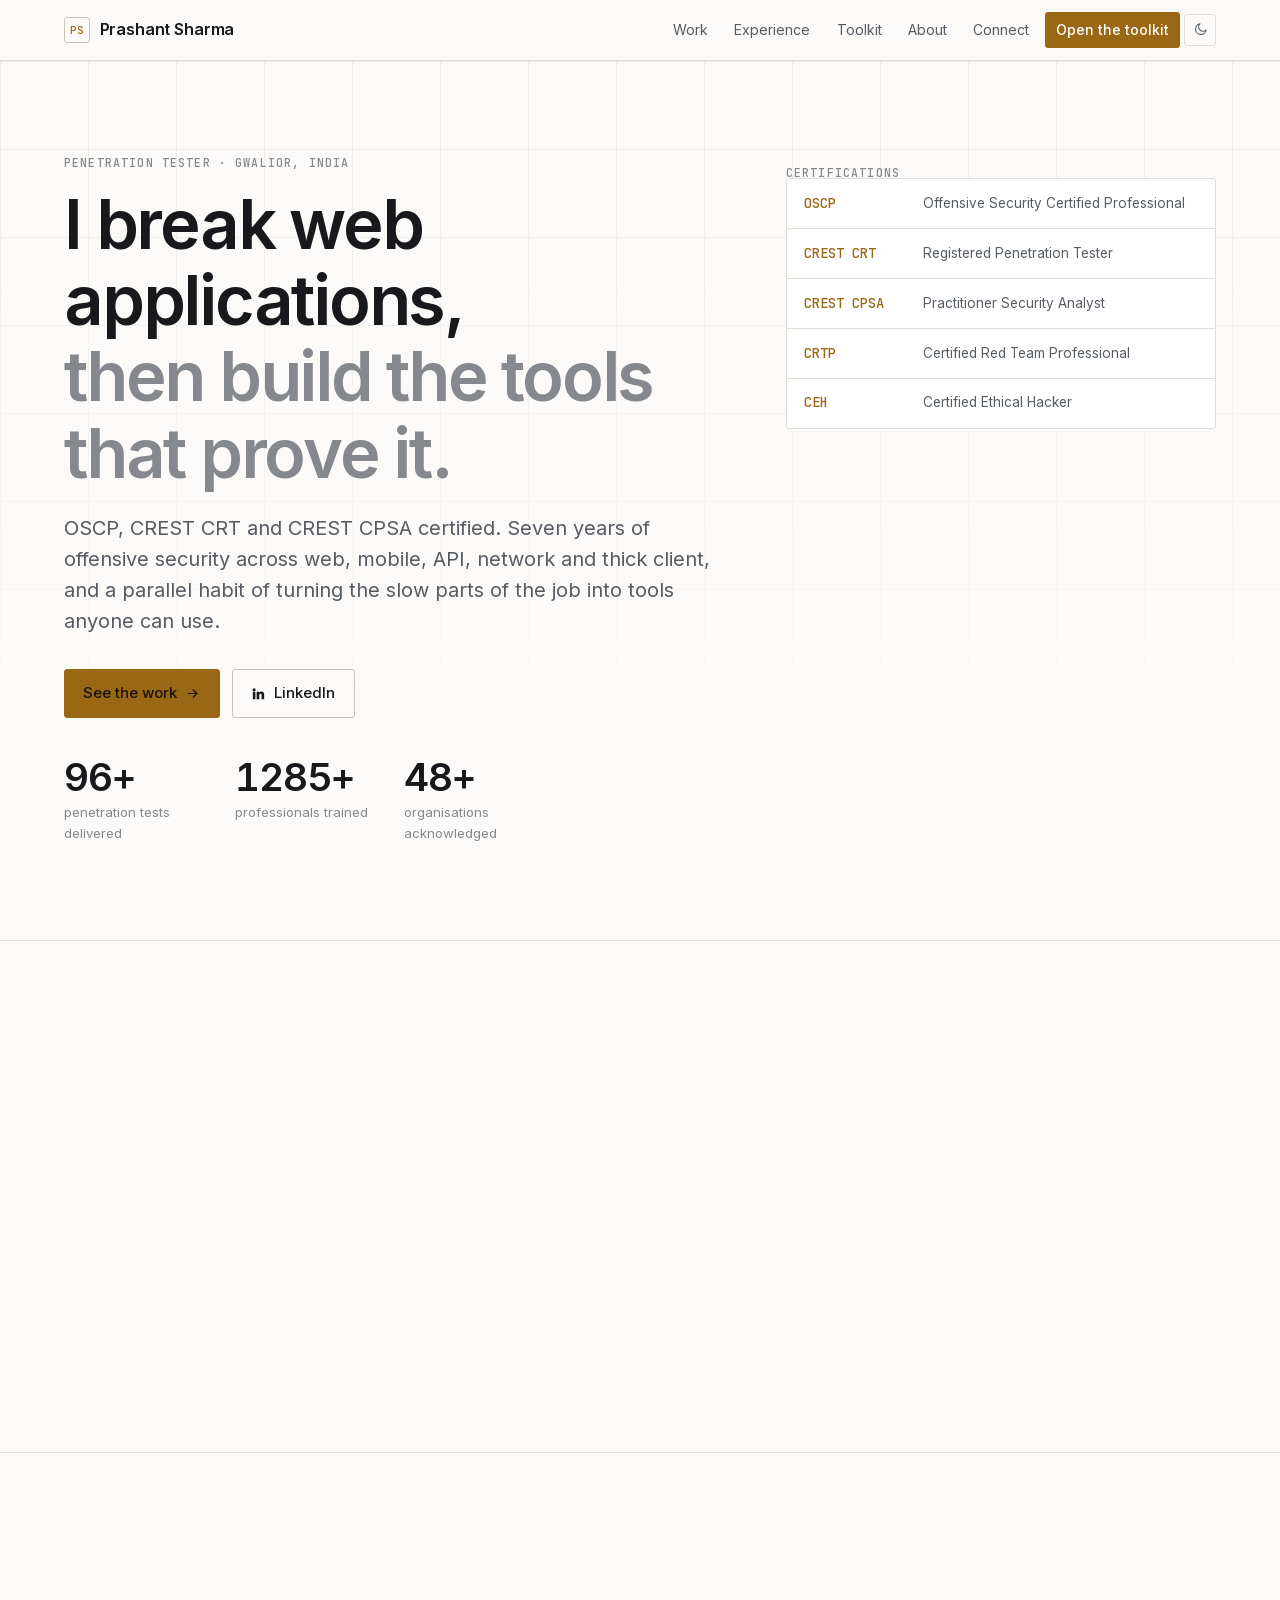
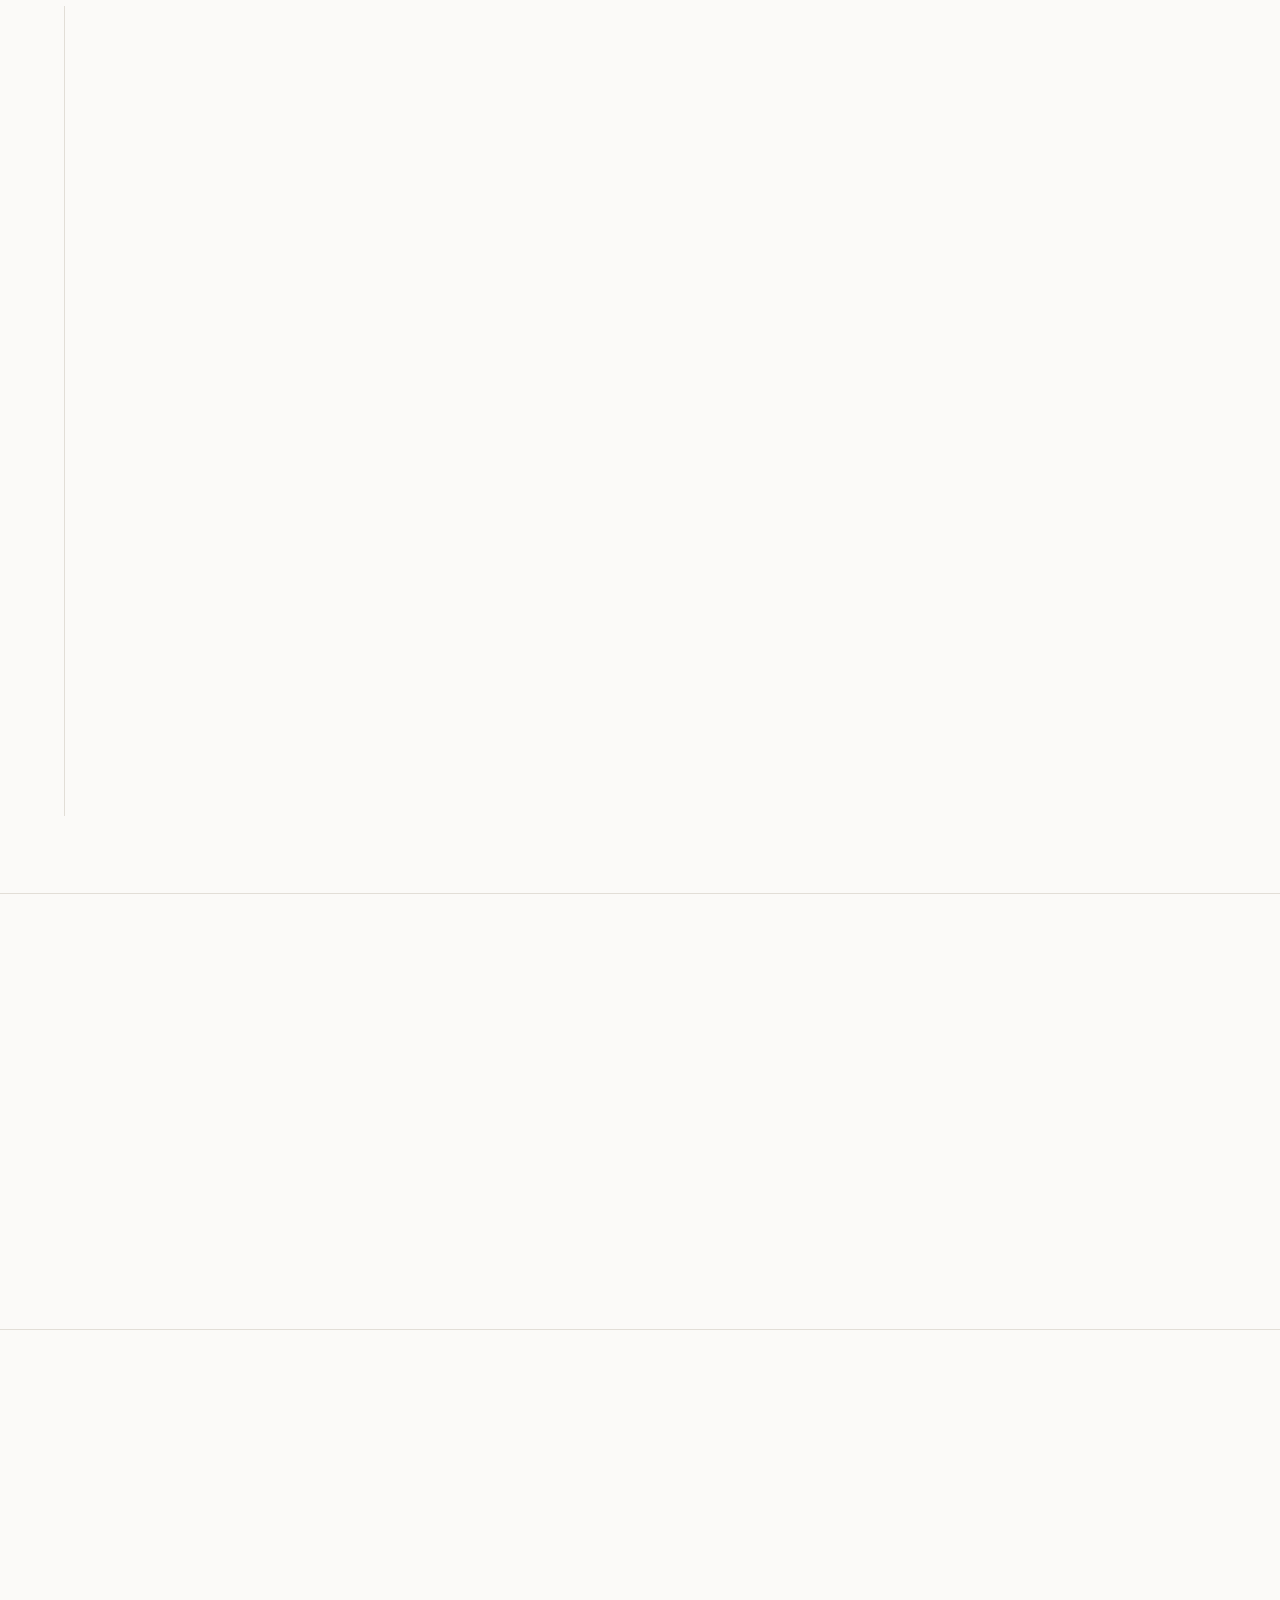
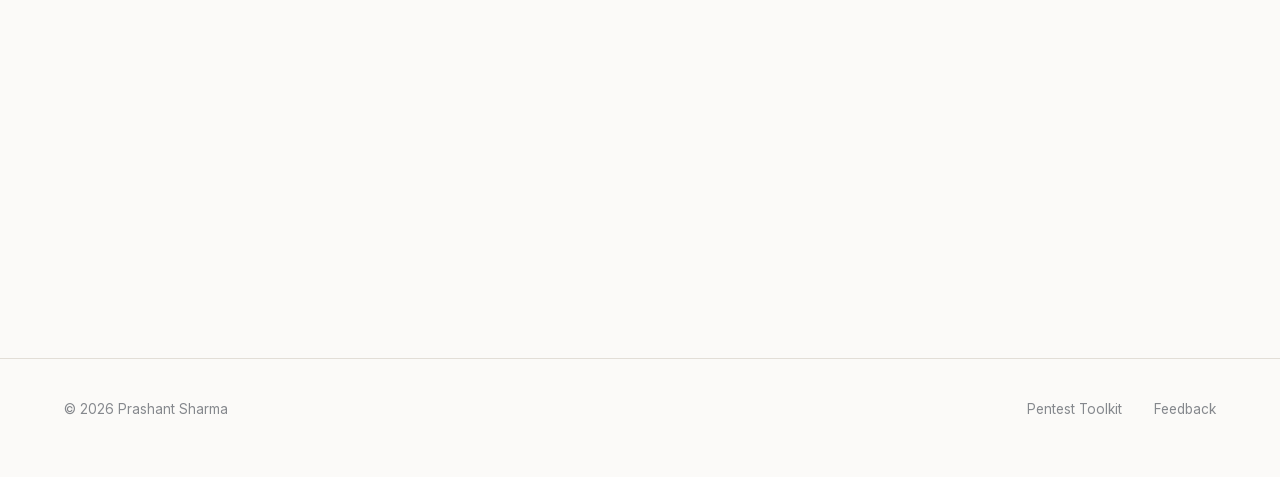
==== commit 807da6b1: "Add Instagram and make the profiles section a way to get in touch LinkedIn, X and Instagram lead the" ====
--- a/index.html
+++ b/index.html
@@ -65,6 +65,7 @@
         "https://www.linkedin.com/in/prashantique/",
         "https://github.com/Prashantique",
         "https://x.com/Prashantique",
+        "https://www.instagram.com/prashantique/",
         "https://www.youtube.com/@Prashantique",
         "https://medium.com/@Prashantique"
       ]
@@ -113,6 +114,9 @@
 <symbol id="i-youtube" viewBox="0 0 24 24" fill="currentColor">
   <path d="M21.6 7.2s-.2-1.4-.8-2c-.8-.8-1.7-.8-2.1-.9C16.9 4.1 12 4.1 12 4.1h-.02s-4.88 0-6.68.2c-.4.05-1.3.05-2.1.9-.6.6-.8 2-.8 2S2 8.8 2 10.5v1.6c0 1.6.2 3.3.2 3.3s.2 1.4.8 2c.8.8 1.8.8 2.2.9 1.8.17 6.8.2 6.8.2s4.9 0 6.7-.2c.4-.06 1.3-.06 2.1-.9.6-.6.8-2 .8-2s.2-1.6.2-3.3v-1.6c0-1.7-.2-3.3-.2-3.3zM9.9 14.1V8.6l6.3 2.8z"/>
 </symbol>
+<symbol id="i-instagram" viewBox="0 0 24 24" fill="none" stroke="currentColor" stroke-width="1.8" stroke-linecap="round" stroke-linejoin="round">
+  <rect x="3" y="3" width="18" height="18" rx="5"/><circle cx="12" cy="12" r="4"/><circle cx="17.2" cy="6.8" r="1.1" fill="currentColor" stroke="none"/>
+</symbol>
 <symbol id="i-medium" viewBox="0 0 24 24" fill="currentColor">
   <path d="M4.4 7.1c0-.2-.08-.4-.24-.55L2.5 4.55V4.3h5l3.87 8.48L14.77 4.3H19.6v.25l-1.4 1.34a.4.4 0 0 0-.15.39v9.84a.4.4 0 0 0 .15.39l1.36 1.34v.25h-6.86v-.25l1.41-1.37c.14-.14.14-.18.14-.39V8.4l-3.92 9.96h-.53L5.5 8.4v6.67c-.04.28.05.56.25.76l1.83 2.22v.25H2.4v-.25l1.83-2.22a.86.86 0 0 0 .23-.76z"/>
 </symbol>
@@ -129,6 +133,7 @@
       <a href="#experience">Experience</a>
       <a href="#toolkit">Toolkit</a>
       <a href="#about">About</a>
+      <a href="#connect">Connect</a>
       <a class="cta" href="./pentest-toolkit/">Open the toolkit</a>
       <button class="icon-btn" id="theme" type="button" aria-label="Switch to light theme">
         <svg aria-hidden="true"><use href="#i-sun"/></svg>
@@ -368,19 +373,26 @@
     </div>
   </section>
 
-  <section id="elsewhere">
+  <section id="connect">
     <div class="wrap cols">
       <div>
-        <div class="sec-head reveal"><h2>Elsewhere</h2></div>
+        <div class="sec-head reveal"><h2>Connect</h2></div>
+        <p class="lede reveal" style="margin-bottom:1.75rem">
+          Got an engagement, a red team exercise, a training programme or a guest
+          lecture in mind? LinkedIn is the fastest way to reach me.
+        </p>
         <nav class="links reveal" aria-label="Profiles">
           <a href="https://www.linkedin.com/in/prashantique/" target="_blank" rel="noopener noreferrer me">
             <svg aria-hidden="true"><use href="#i-linkedin"/></svg> LinkedIn <span class="handle">in/prashantique</span>
           </a>
+          <a href="https://x.com/Prashantique" target="_blank" rel="noopener noreferrer me">
+            <svg aria-hidden="true"><use href="#i-x"/></svg> X <span class="handle">@Prashantique</span>
+          </a>
+          <a href="https://www.instagram.com/prashantique/" target="_blank" rel="noopener noreferrer me">
+            <svg aria-hidden="true"><use href="#i-instagram"/></svg> Instagram <span class="handle">@prashantique</span>
+          </a>
           <a href="https://github.com/Prashantique" target="_blank" rel="noopener noreferrer me">
             <svg aria-hidden="true"><use href="#i-github"/></svg> GitHub <span class="handle">Prashantique</span>
-          </a>
-          <a href="https://x.com/Prashantique" target="_blank" rel="noopener noreferrer me">
-            <svg aria-hidden="true"><use href="#i-x"/></svg> X <span class="handle">@Prashantique</span>
           </a>
           <a href="https://www.youtube.com/@Prashantique" target="_blank" rel="noopener noreferrer me">
             <svg aria-hidden="true"><use href="#i-youtube"/></svg> YouTube <span class="handle">@Prashantique</span>
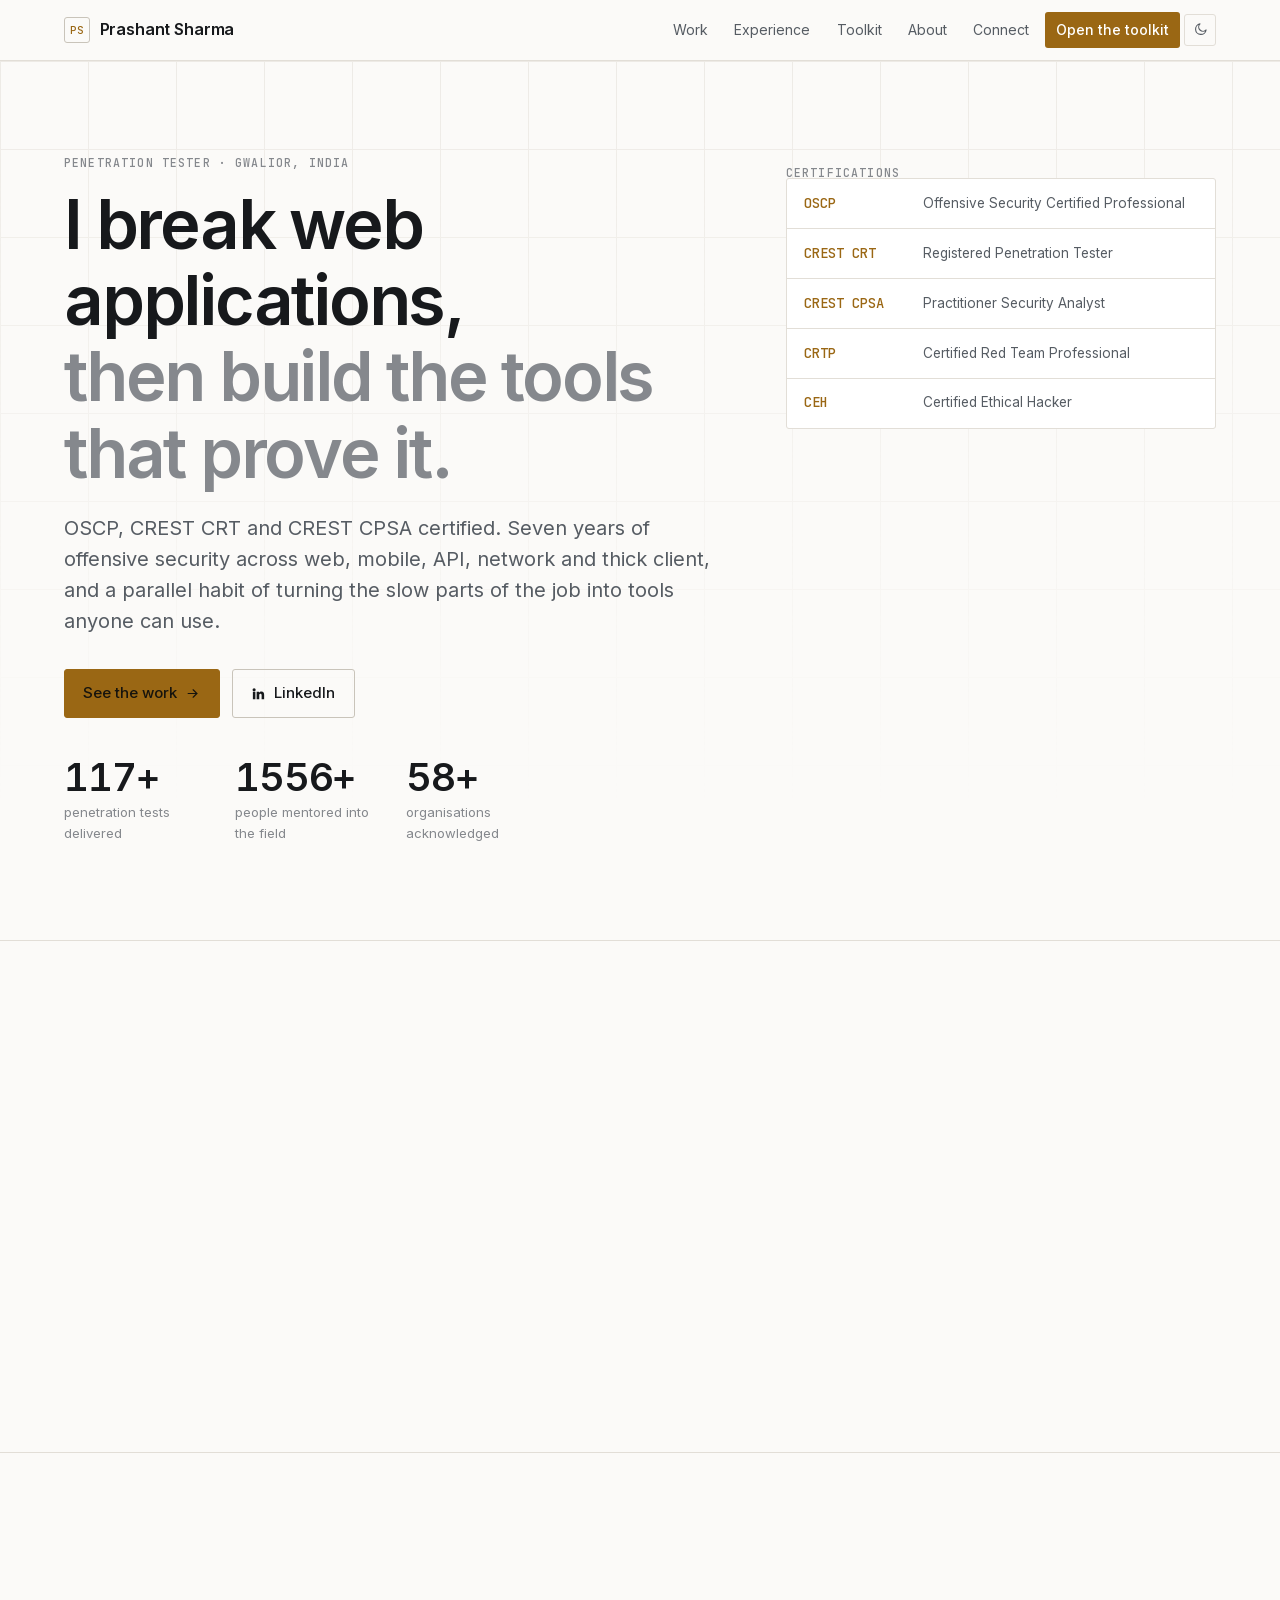
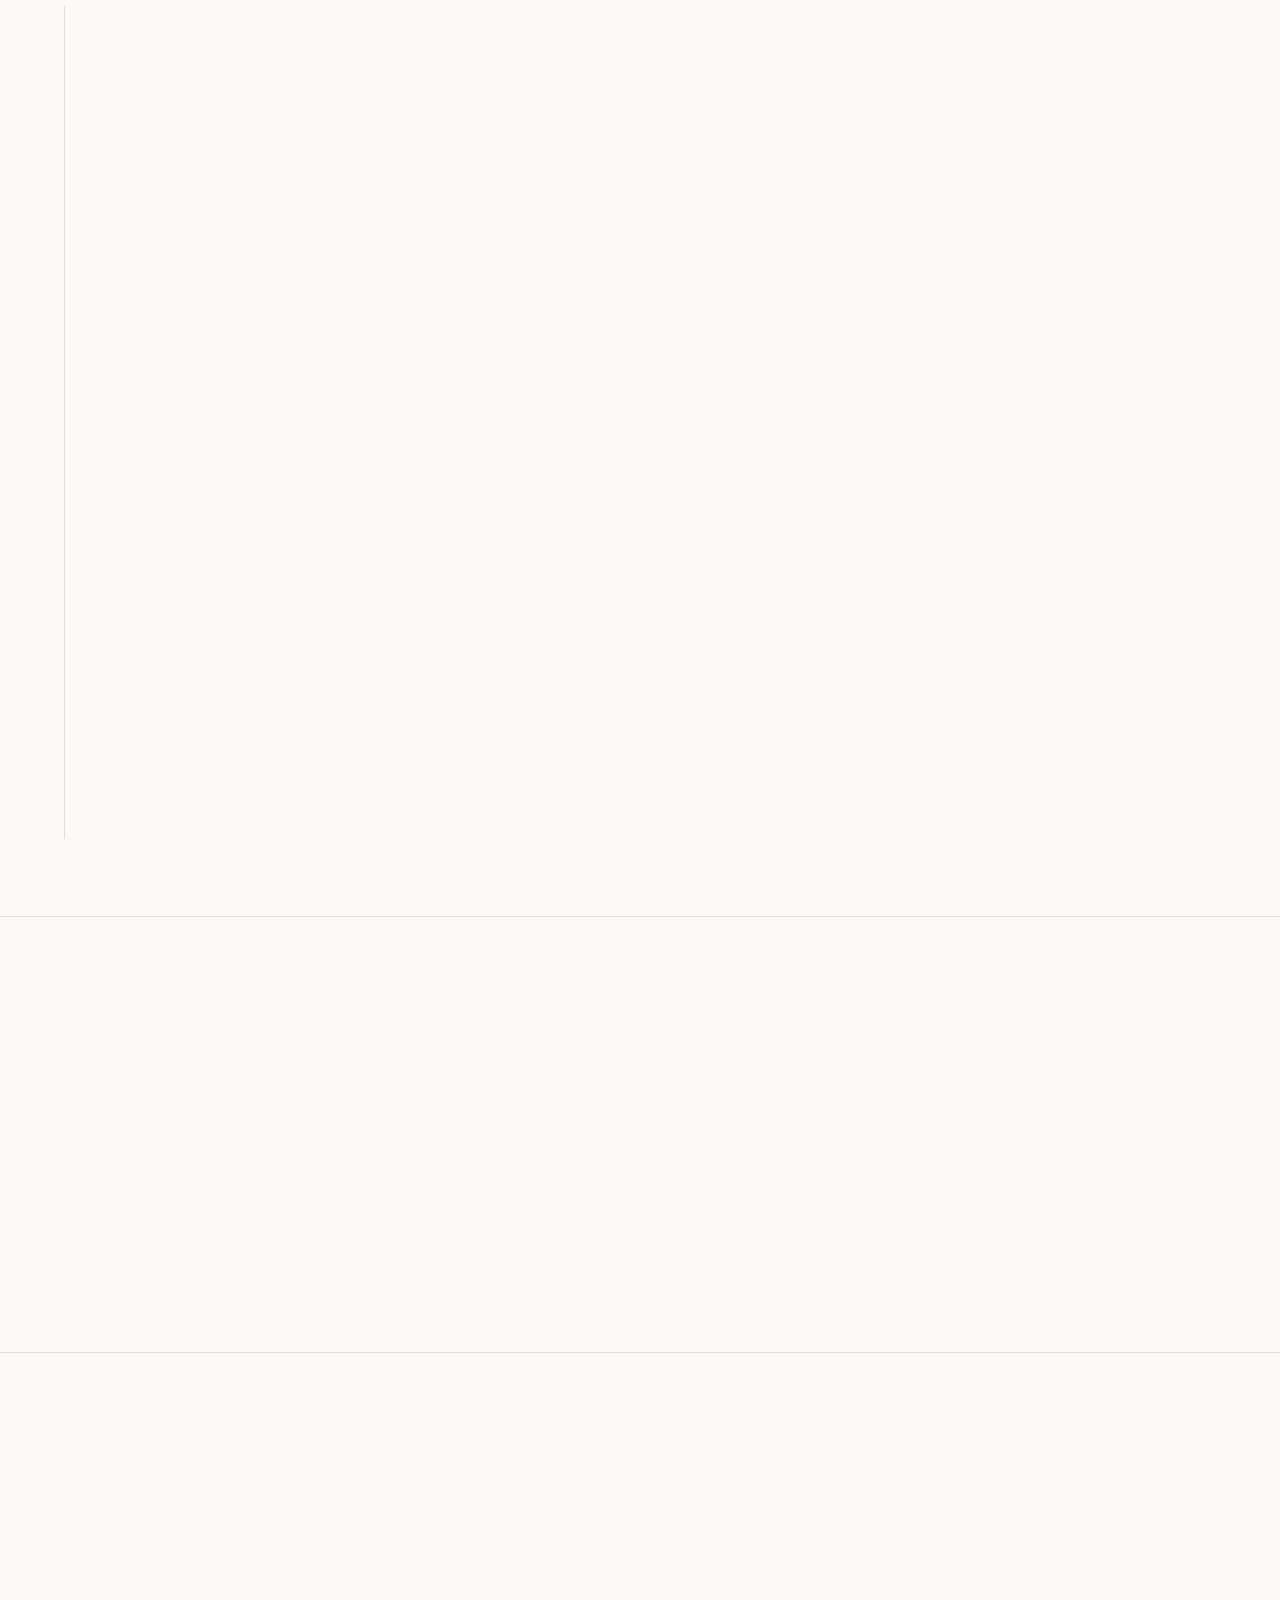
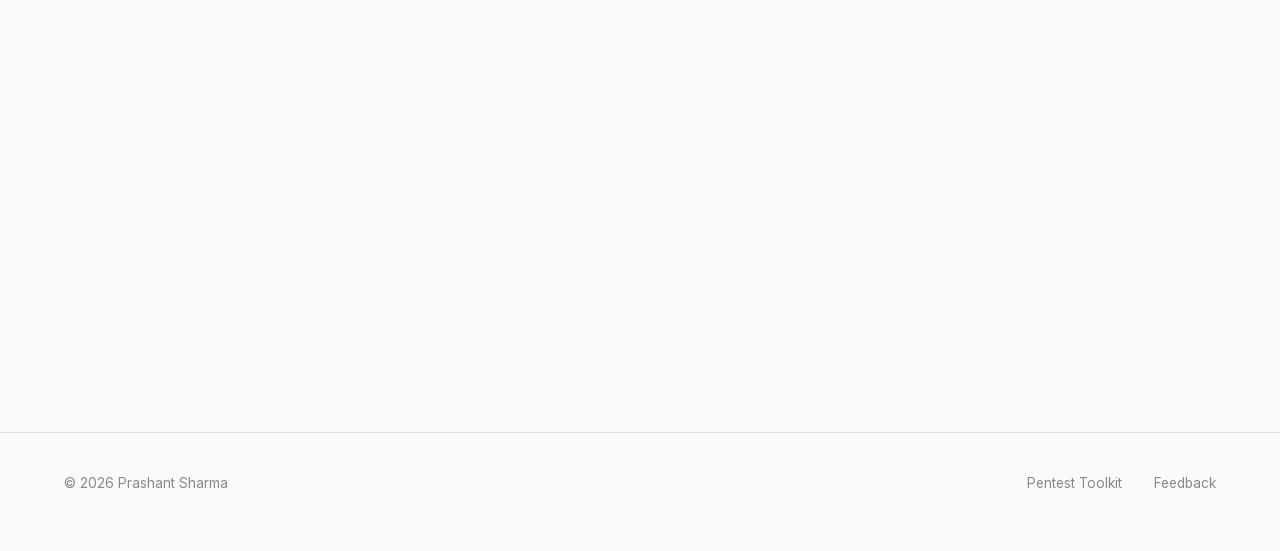
==== commit b432188c: "Frame the second half of the work as mentoring, not teaching The positioning, the hero counter, the " ====
--- a/index.html
+++ b/index.html
@@ -3,8 +3,8 @@
 <head>
 <meta charset="utf-8">
 <meta name="viewport" content="width=device-width, initial-scale=1">
-<title>Prashant Sharma — Penetration Tester &amp; Security Trainer</title>
-<meta name="description" content="Prashant Sharma — penetration tester and security trainer. OSCP, CREST CRT and CPSA certified. 300+ engagements across web, mobile, API, network and thick client, and the free Pentest Toolkit.">
+<title>Prashant Sharma — Penetration Tester &amp; Security Mentor</title>
+<meta name="description" content="Prashant Sharma — penetration tester and security mentor. OSCP, CREST CRT and CPSA certified. 300+ engagements across web, mobile, API, network and thick client, and the free Pentest Toolkit.">
 <link rel="canonical" href="https://prashantique.github.io/">
 <meta name="referrer" content="strict-origin-when-cross-origin">
 <meta name="theme-color" content="#0e0f11">
@@ -13,8 +13,8 @@
 
 <meta property="og:type" content="profile">
 <meta property="og:site_name" content="Prashant Sharma">
-<meta property="og:title" content="Prashant Sharma — Penetration Tester &amp; Security Trainer">
-<meta property="og:description" content="OSCP, CREST CRT and CPSA certified. 300+ penetration tests, 4,000+ people trained, and the free Pentest Toolkit.">
+<meta property="og:title" content="Prashant Sharma — Penetration Tester &amp; Security Mentor">
+<meta property="og:description" content="OSCP, CREST CRT and CPSA certified. 300+ penetration tests, 4,000+ people mentored, and the free Pentest Toolkit.">
 <meta property="og:url" content="https://prashantique.github.io/">
 <meta name="twitter:card" content="summary_large_image">
 <meta property="og:image" content="https://prashantique.github.io/assets/og-image.png">
@@ -22,8 +22,8 @@
 <meta property="og:image:height" content="1260">
 <meta property="og:image:alt" content="Prashant Sharma — offensive security and security tooling">
 <meta name="twitter:image" content="https://prashantique.github.io/assets/og-image.png">
-<meta name="twitter:title" content="Prashant Sharma — Penetration Tester &amp; Security Trainer">
-<meta name="twitter:description" content="OSCP, CREST CRT and CPSA certified. 300+ penetration tests and 4,000+ people trained.">
+<meta name="twitter:title" content="Prashant Sharma — Penetration Tester &amp; Security Mentor">
+<meta name="twitter:description" content="OSCP, CREST CRT and CPSA certified. 300+ penetration tests and 4,000+ people mentored.">
 
 <link rel="stylesheet" href="assets/style.css">
 <script src="assets/site.js" defer></script>
@@ -39,13 +39,13 @@
       "alternateName": "Prashantique",
       "url": "https://prashantique.github.io/",
       "jobTitle": "Penetration Tester",
-      "description": "Penetration tester and security trainer. OSCP, CREST CRT and CREST CPSA certified, with seven years of offensive security across web, mobile, API, network and thick client applications.",
+      "description": "Penetration tester and security mentor. OSCP, CREST CRT and CREST CPSA certified, with seven years of offensive security across web, mobile, API, network and thick client applications, and an active hand in bringing new people into the field.",
       "worksFor": { "@type": "Organization", "name": "VikingCloud" },
       "alumniOf": { "@type": "CollegeOrUniversity", "name": "Jiwaji University" },
       "knowsAbout": [
         "Penetration testing", "Vulnerability assessment", "Red team operations",
         "Application security", "API security", "Active Directory",
-        "Thick client testing", "Cloud security", "Bug bounty hunting",
+        "Thick client testing", "Cloud security", "Bug bounty hunting", "Security mentoring",
         "DevSecOps", "OWASP Top 10", "PCI DSS"
       ],
       "hasCredential": [
@@ -166,7 +166,7 @@
         </div>
         <ul class="stats">
           <li><b data-to="300">0</b><span>penetration tests delivered</span></li>
-          <li><b data-to="4000">0</b><span>professionals trained</span></li>
+          <li><b data-to="4000">0</b><span>people mentored into the field</span></li>
           <li><b data-to="150">0</b><span>organisations acknowledged</span></li>
         </ul>
       </div>
@@ -187,7 +187,7 @@
 
   <section id="work">
     <div class="wrap">
-      <div class="sec-head reveal"><h2>What I do</h2><span class="count">VAPT &middot; red team &middot; appsec &middot; training</span></div>
+      <div class="sec-head reveal"><h2>What I do</h2><span class="count">VAPT &middot; red team &middot; appsec &middot; mentoring</span></div>
       <div class="cards reveal">
         <article>
           <h3>Penetration testing</h3>
@@ -202,8 +202,8 @@
           <p>Secure code review, SAST and DAST, software composition analysis, cloud assessments and DevSecOps pipeline integration &mdash; secret scanning and static analysis wired into CI/CD.</p>
         </article>
         <article>
-          <h3>Training &amp; mentoring</h3>
-          <p>Corporate and college programmes in ethical hacking, VAPT, bug bounty, web, mobile and API security, network pentesting and red teaming. Mentor to CEH, OSCP, CRTP and CREST candidates.</p>
+          <h3>Mentoring &amp; community</h3>
+          <p>Mentoring people through CEH, OSCP, CRTP and CREST, and running open sessions on ethical hacking, VAPT, bug bounty, web, mobile and API security and red teaming. Most of it comes down to raising awareness and giving people a shortcut past the parts I had to learn the hard way.</p>
         </article>
       </div>
     </div>
@@ -242,7 +242,7 @@
           <div class="what">
             <h3>Infosec Trainer <span class="at">CTG Security Solutions</span></h3>
             <p class="where">Amritsar</p>
-            <p>Training on bug bounty and penetration testing, alongside manual testing for business logic flaws. Wrote assessment reports carrying technical impact, business risk, CVSS scoring, proof of concept and remediation for technical and non-technical readers alike.</p>
+            <p>Guided newcomers into bug bounty and penetration testing, alongside manual testing for business logic flaws. Wrote assessment reports carrying technical impact, business risk, CVSS scoring, proof of concept and remediation for technical and non-technical readers alike.</p>
           </div>
         </li>
         <li class="reveal">
@@ -331,8 +331,8 @@
         <div class="sec-head reveal"><h2>About</h2></div>
         <div class="prose reveal">
           <p>
-            I am <strong>Prashant Sharma</strong>, a penetration tester and security
-            trainer based in Gwalior. I started in 2019 and have spent seven years on
+            I am <strong>Prashant Sharma</strong>, a penetration tester based in
+            Gwalior. I started in 2019 and have spent seven years on
             offensive security &mdash; more than 300 black box and grey box engagements
             across web, mobile, API, network and thick client, for clients in banking,
             financial services, energy, retail and enterprise technology.
@@ -345,9 +345,11 @@
             flaws, then sit with the development team while it gets fixed.
           </p>
           <p>
-            The other half of the job is teaching. I have trained more than
-            <strong>4,000</strong> professionals and students, run corporate and college
-            programmes, and mentor people through CEH, OSCP, CRTP and CREST.
+            The other half of it is giving back. More than <strong>4,000</strong>
+            people have come through sessions I have run, and I mentor candidates
+            through CEH, OSCP, CRTP and CREST. Security only improves when more
+            people can spot the problem, so raising awareness and lending a hand to
+            whoever is coming up next matters as much to me as the testing does.
           </p>
           <p>
             That is also why I build tools. Roughly three quarters of an engagement is
@@ -378,8 +380,8 @@
       <div>
         <div class="sec-head reveal"><h2>Connect</h2></div>
         <p class="lede reveal" style="margin-bottom:1.75rem">
-          Got an engagement, a red team exercise, a training programme or a guest
-          lecture in mind? LinkedIn is the fastest way to reach me.
+          Got an engagement, a red team exercise, or a session for your team or
+          community in mind? LinkedIn is the fastest way to reach me.
         </p>
         <nav class="links reveal" aria-label="Profiles">
           <a href="https://www.linkedin.com/in/prashantique/" target="_blank" rel="noopener noreferrer me">
